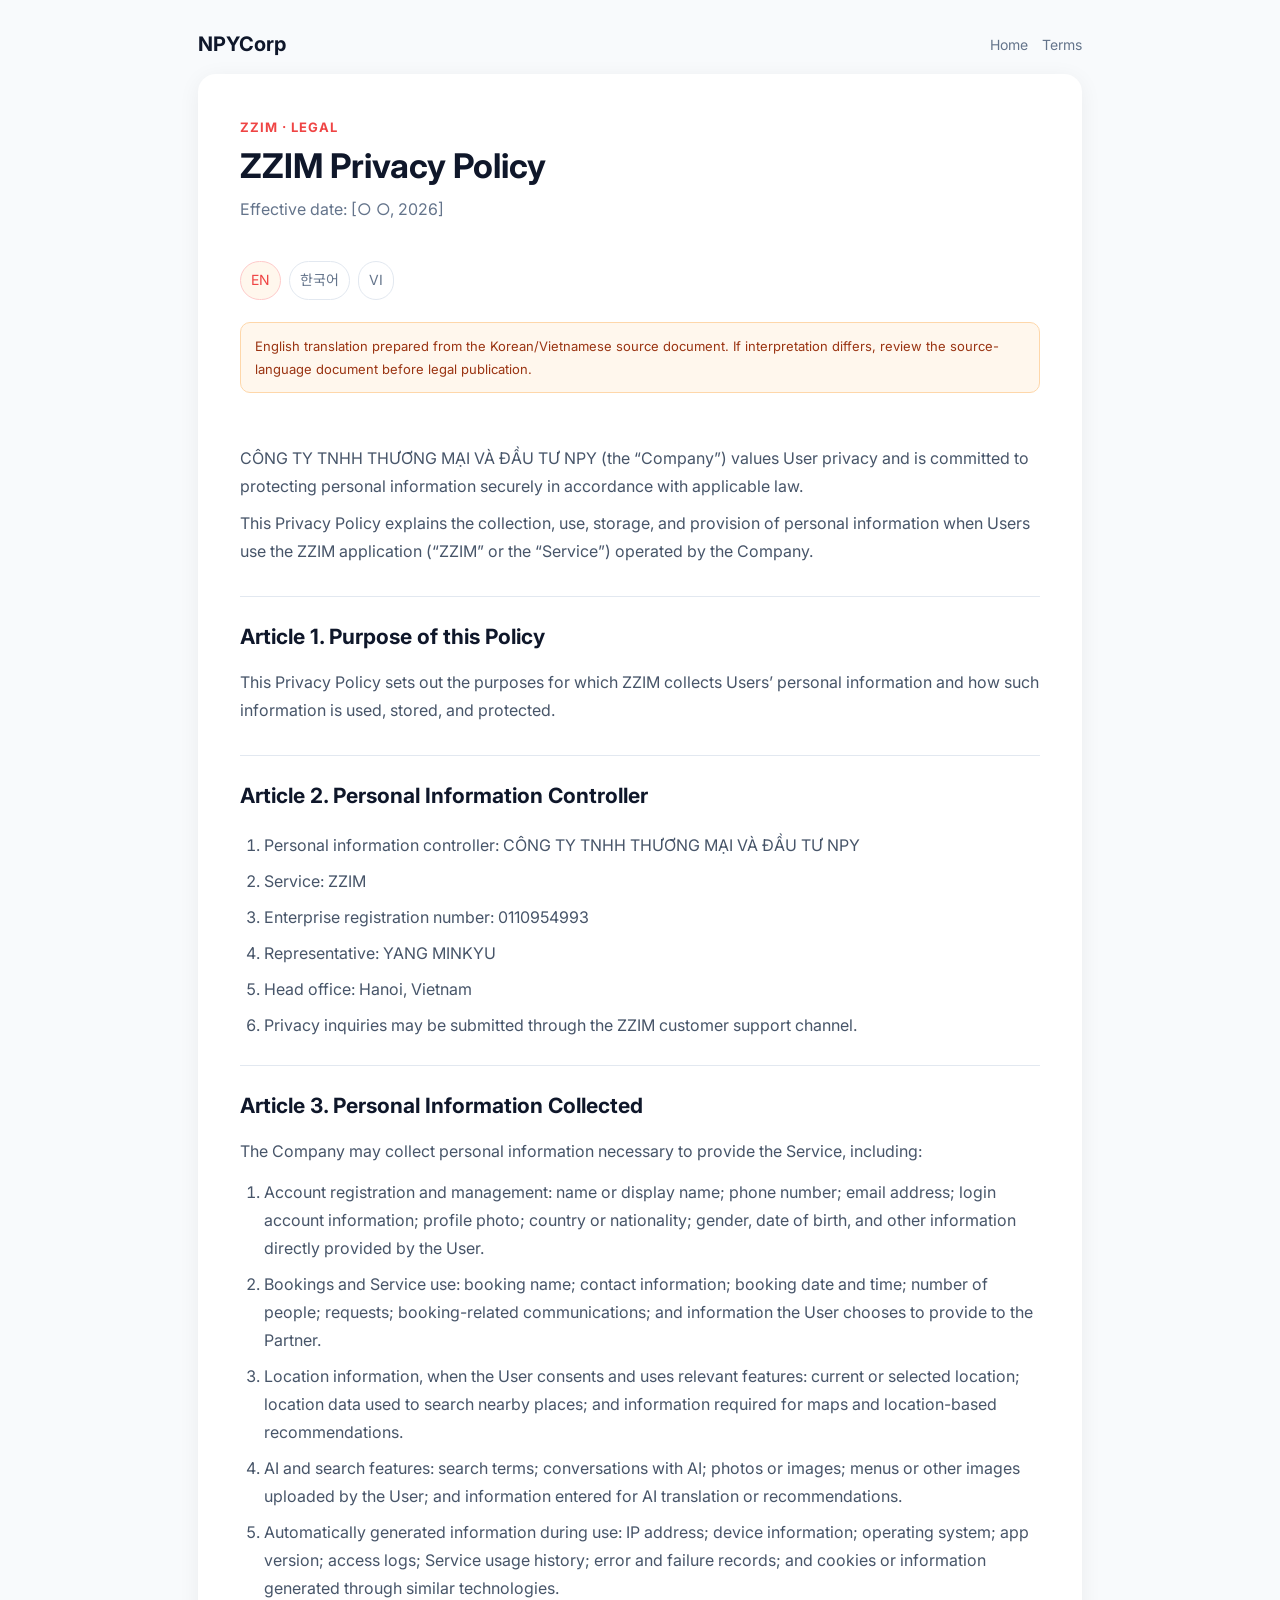
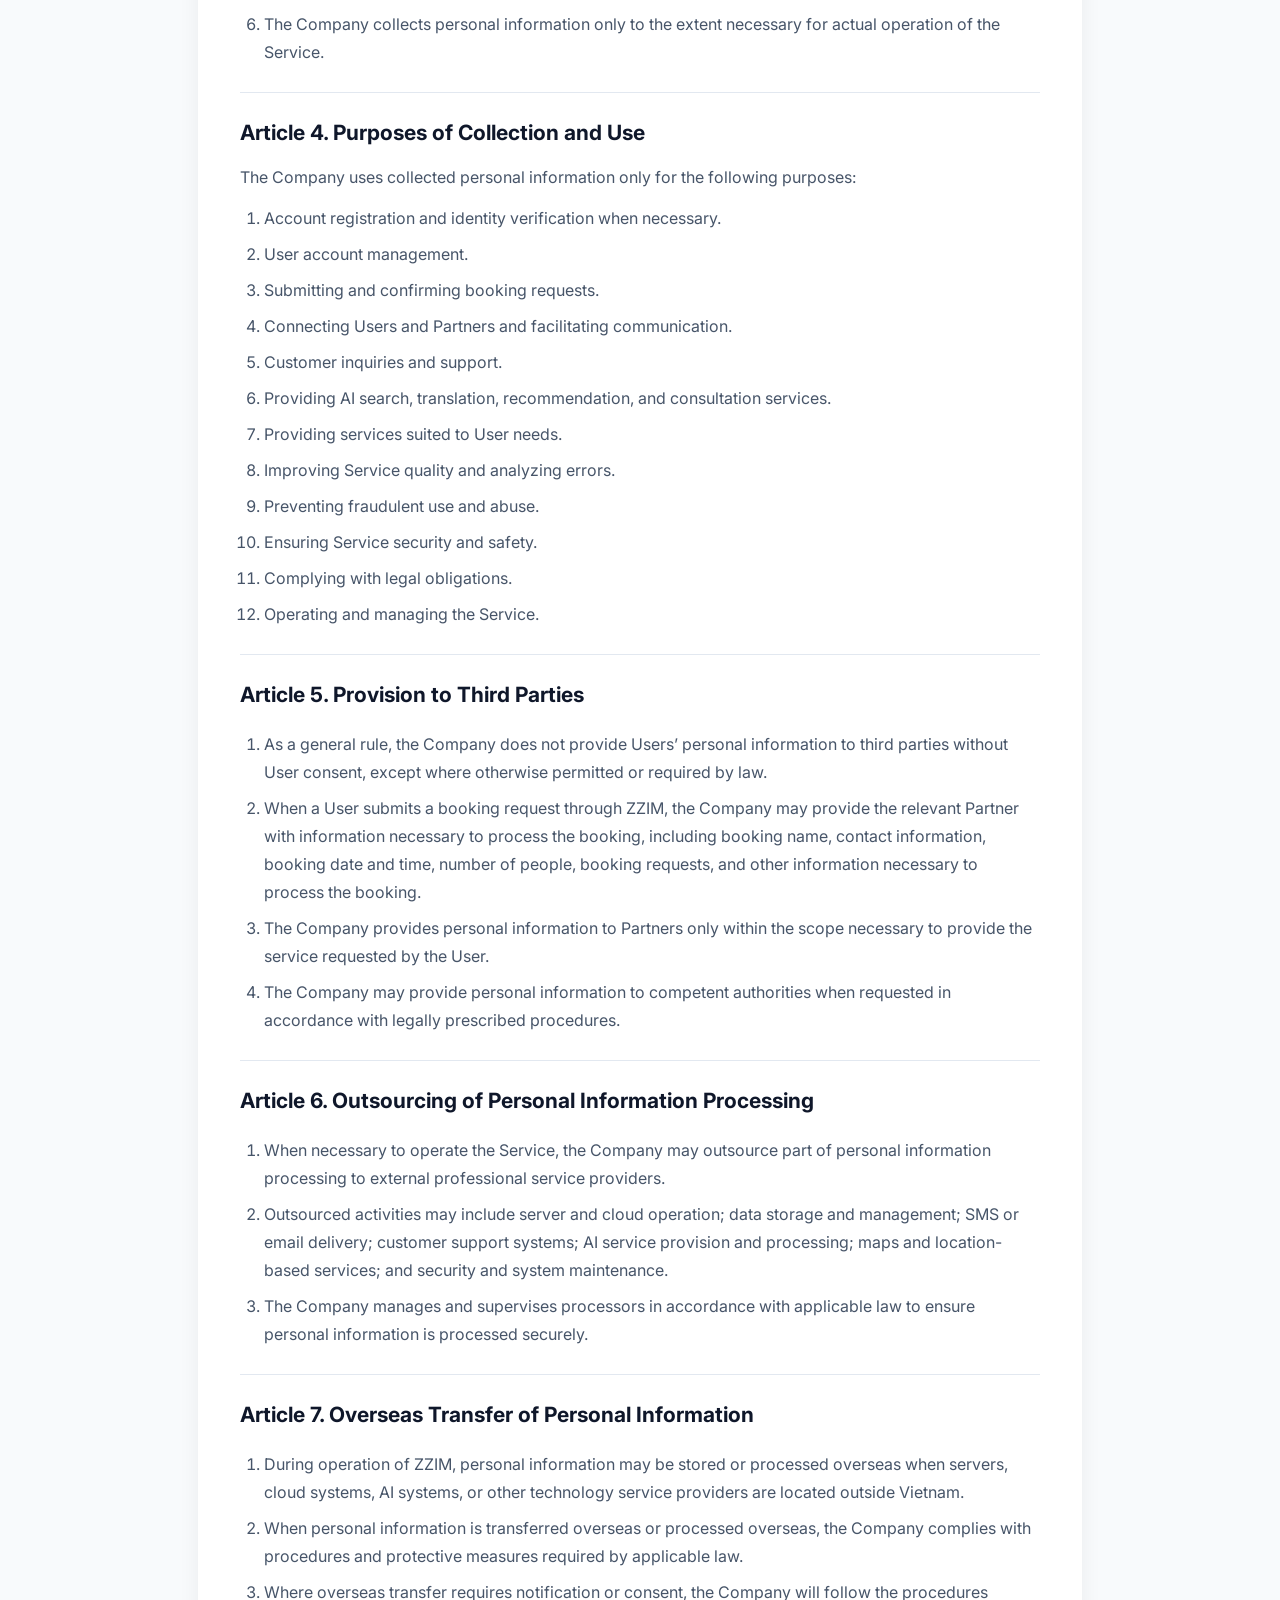
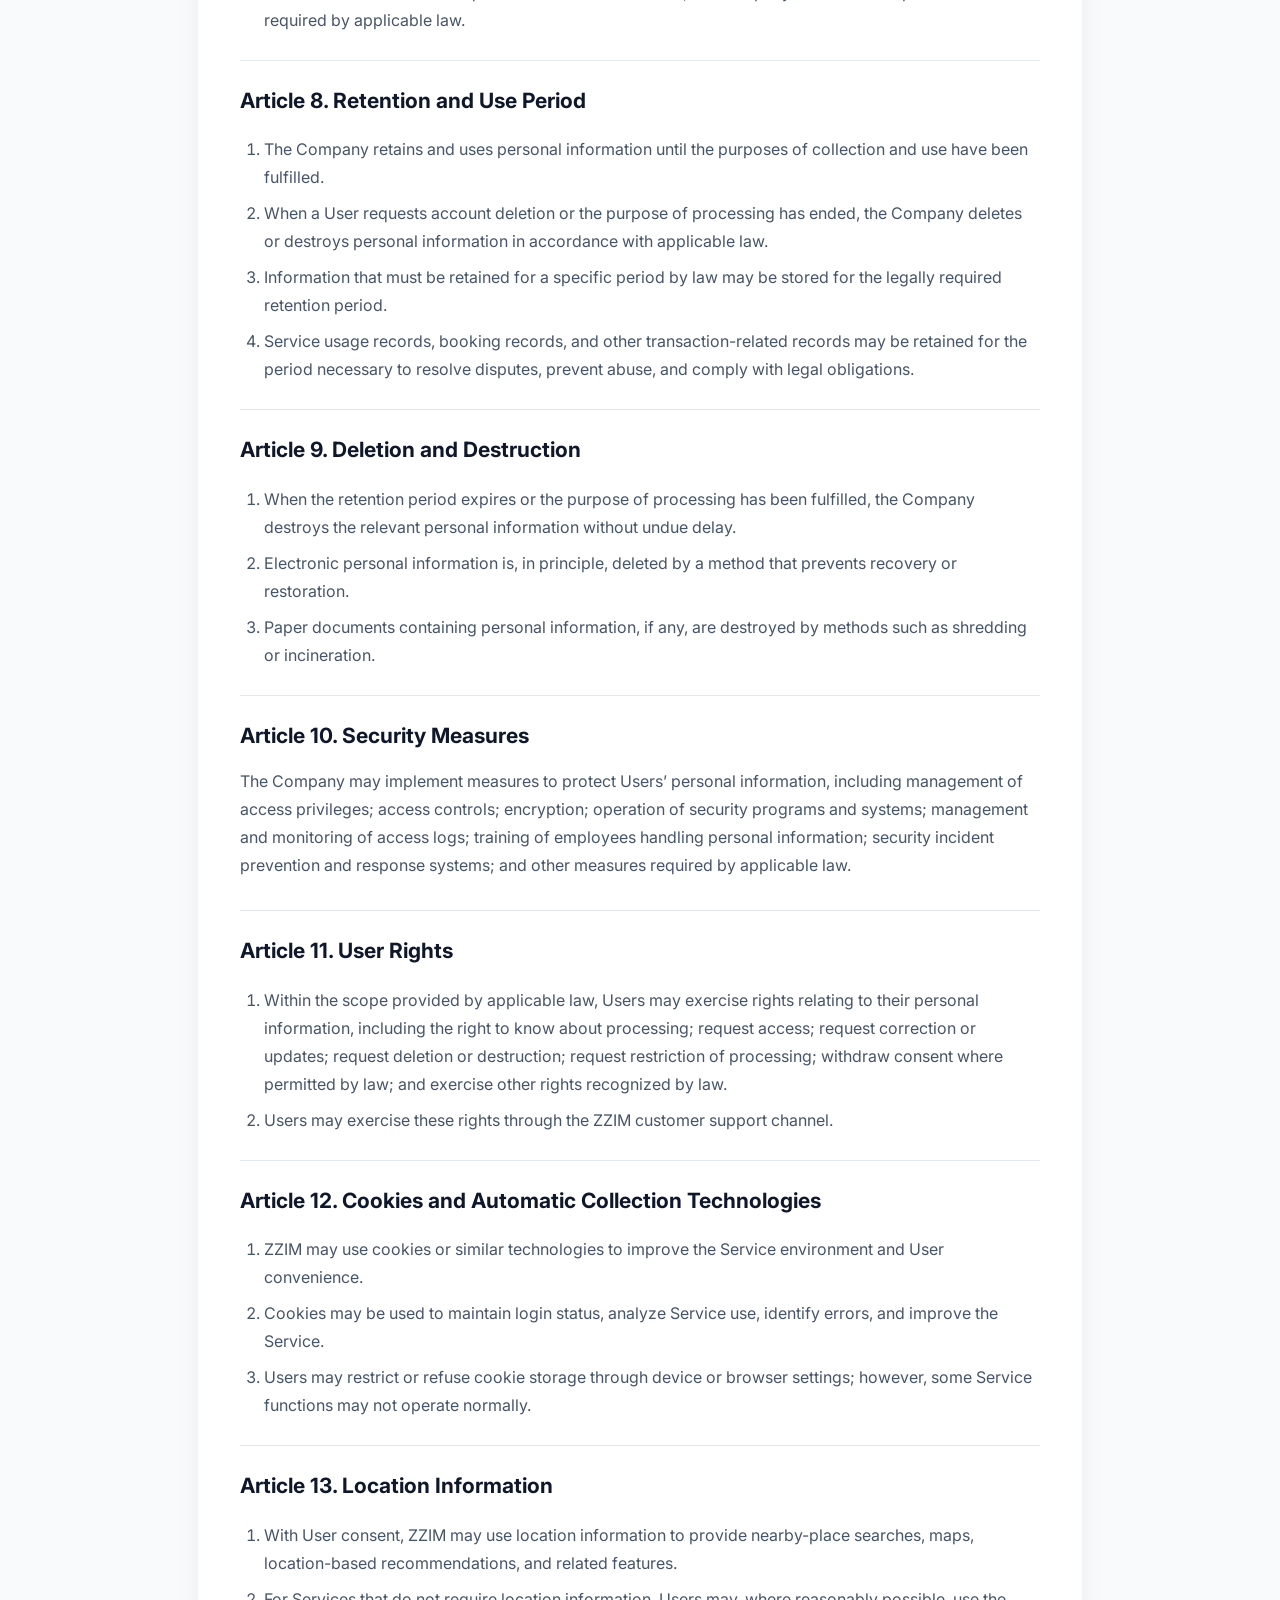
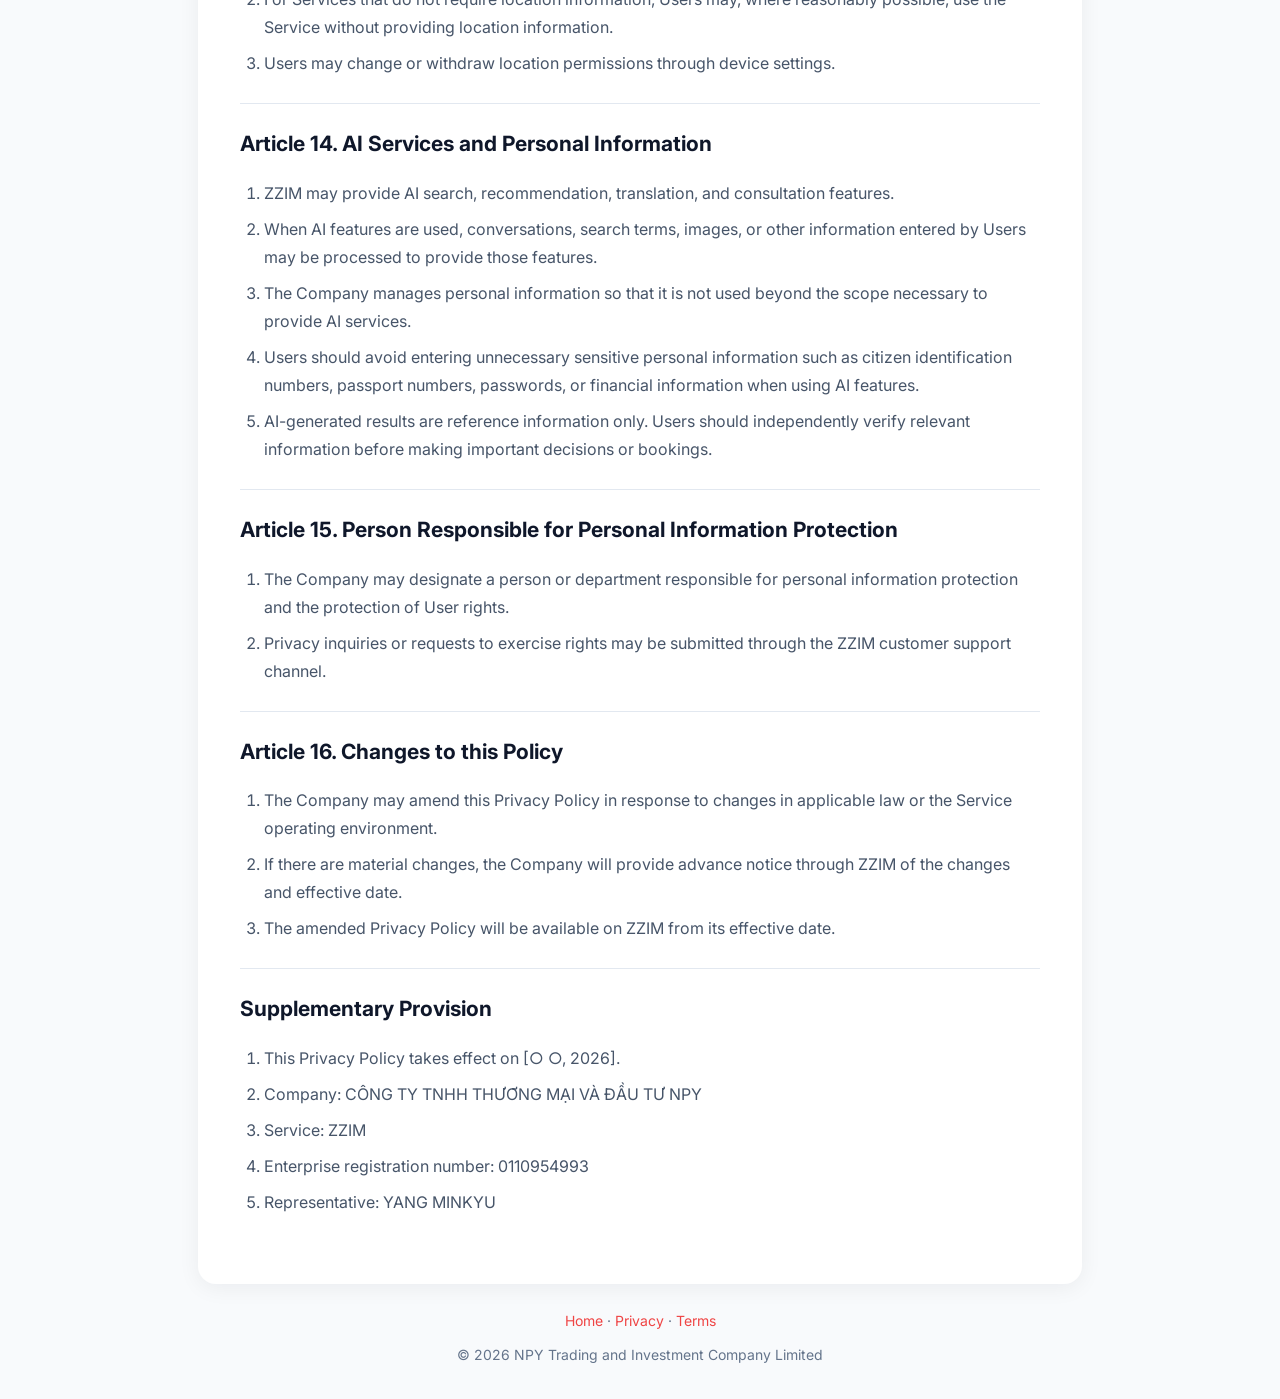
==== en/privacy-policy/index.html @ dea96676 "✨ feat(legal): localize privacy and terms pages   🌐 Add English, Korean, and Vietnamese legal conten" ====
<!doctype html><html lang="en"><head><meta charset="utf-8"><meta name="viewport" content="width=device-width,initial-scale=1"><title>ZZIM Privacy Policy - NPYCorp</title><meta name="robots" content="index,follow"><link rel="preconnect" href="https://fonts.googleapis.com"><link rel="preconnect" href="https://fonts.gstatic.com" crossorigin><link href="https://fonts.googleapis.com/css2?family=Inter:wght@400;600;700&family=Noto+Sans+KR:wght@400;600;700&display=swap" rel="stylesheet"><link rel="stylesheet" href="/legal.css"></head><body><main class="container"><header class="topbar"><a class="brand" href="/">NPYCorp</a><nav class="toplinks"><a href="/">Home</a><a href="/en/terms-of-service">Terms</a></nav></header><article class="card"><div class="eyebrow">ZZIM · Legal</div><h1>ZZIM Privacy Policy</h1><p class="effective">Effective date: [○ ○, 2026]</p><nav class="lang" aria-label="Language"><a class="active" href="/en/privacy-policy" hreflang="en">EN</a><a href="/ko/privacy-policy" hreflang="ko">한국어</a><a href="/vi/privacy-policy" hreflang="vi">VI</a></nav><div class="source-note">English translation prepared from the Korean/Vietnamese source document. If interpretation differs, review the source-language document before legal publication.</div><section class="article"><p>CÔNG TY TNHH THƯƠNG MẠI VÀ ĐẦU TƯ NPY (the “Company”) values User privacy and is committed to protecting personal information securely in accordance with applicable law.</p><p>This Privacy Policy explains the collection, use, storage, and provision of personal information when Users use the ZZIM application (“ZZIM” or the “Service”) operated by the Company.</p></section><section class="article"><h2>Article 1. Purpose of this Policy</h2><p>This Privacy Policy sets out the purposes for which ZZIM collects Users’ personal information and how such information is used, stored, and protected.</p></section><section class="article"><h2>Article 2. Personal Information Controller</h2><ol><li>Personal information controller: CÔNG TY TNHH THƯƠNG MẠI VÀ ĐẦU TƯ NPY</li><li>Service: ZZIM</li><li>Enterprise registration number: 0110954993</li><li>Representative: YANG MINKYU</li><li>Head office: Hanoi, Vietnam</li><li>Privacy inquiries may be submitted through the ZZIM customer support channel.</li></ol></section><section class="article"><h2>Article 3. Personal Information Collected</h2><p>The Company may collect personal information necessary to provide the Service, including:</p><ol><li>Account registration and management: name or display name; phone number; email address; login account information; profile photo; country or nationality; gender, date of birth, and other information directly provided by the User.</li><li>Bookings and Service use: booking name; contact information; booking date and time; number of people; requests; booking-related communications; and information the User chooses to provide to the Partner.</li><li>Location information, when the User consents and uses relevant features: current or selected location; location data used to search nearby places; and information required for maps and location-based recommendations.</li><li>AI and search features: search terms; conversations with AI; photos or images; menus or other images uploaded by the User; and information entered for AI translation or recommendations.</li><li>Automatically generated information during use: IP address; device information; operating system; app version; access logs; Service usage history; error and failure records; and cookies or information generated through similar technologies.</li><li>The Company collects personal information only to the extent necessary for actual operation of the Service.</li></ol></section><section class="article"><h2>Article 4. Purposes of Collection and Use</h2><p>The Company uses collected personal information only for the following purposes:</p><ol><li>Account registration and identity verification when necessary.</li><li>User account management.</li><li>Submitting and confirming booking requests.</li><li>Connecting Users and Partners and facilitating communication.</li><li>Customer inquiries and support.</li><li>Providing AI search, translation, recommendation, and consultation services.</li><li>Providing services suited to User needs.</li><li>Improving Service quality and analyzing errors.</li><li>Preventing fraudulent use and abuse.</li><li>Ensuring Service security and safety.</li><li>Complying with legal obligations.</li><li>Operating and managing the Service.</li></ol></section><section class="article"><h2>Article 5. Provision to Third Parties</h2><ol><li>As a general rule, the Company does not provide Users’ personal information to third parties without User consent, except where otherwise permitted or required by law.</li><li>When a User submits a booking request through ZZIM, the Company may provide the relevant Partner with information necessary to process the booking, including booking name, contact information, booking date and time, number of people, booking requests, and other information necessary to process the booking.</li><li>The Company provides personal information to Partners only within the scope necessary to provide the service requested by the User.</li><li>The Company may provide personal information to competent authorities when requested in accordance with legally prescribed procedures.</li></ol></section><section class="article"><h2>Article 6. Outsourcing of Personal Information Processing</h2><ol><li>When necessary to operate the Service, the Company may outsource part of personal information processing to external professional service providers.</li><li>Outsourced activities may include server and cloud operation; data storage and management; SMS or email delivery; customer support systems; AI service provision and processing; maps and location-based services; and security and system maintenance.</li><li>The Company manages and supervises processors in accordance with applicable law to ensure personal information is processed securely.</li></ol></section><section class="article"><h2>Article 7. Overseas Transfer of Personal Information</h2><ol><li>During operation of ZZIM, personal information may be stored or processed overseas when servers, cloud systems, AI systems, or other technology service providers are located outside Vietnam.</li><li>When personal information is transferred overseas or processed overseas, the Company complies with procedures and protective measures required by applicable law.</li><li>Where overseas transfer requires notification or consent, the Company will follow the procedures required by applicable law.</li></ol></section><section class="article"><h2>Article 8. Retention and Use Period</h2><ol><li>The Company retains and uses personal information until the purposes of collection and use have been fulfilled.</li><li>When a User requests account deletion or the purpose of processing has ended, the Company deletes or destroys personal information in accordance with applicable law.</li><li>Information that must be retained for a specific period by law may be stored for the legally required retention period.</li><li>Service usage records, booking records, and other transaction-related records may be retained for the period necessary to resolve disputes, prevent abuse, and comply with legal obligations.</li></ol></section><section class="article"><h2>Article 9. Deletion and Destruction</h2><ol><li>When the retention period expires or the purpose of processing has been fulfilled, the Company destroys the relevant personal information without undue delay.</li><li>Electronic personal information is, in principle, deleted by a method that prevents recovery or restoration.</li><li>Paper documents containing personal information, if any, are destroyed by methods such as shredding or incineration.</li></ol></section><section class="article"><h2>Article 10. Security Measures</h2><p>The Company may implement measures to protect Users’ personal information, including management of access privileges; access controls; encryption; operation of security programs and systems; management and monitoring of access logs; training of employees handling personal information; security incident prevention and response systems; and other measures required by applicable law.</p></section><section class="article"><h2>Article 11. User Rights</h2><ol><li>Within the scope provided by applicable law, Users may exercise rights relating to their personal information, including the right to know about processing; request access; request correction or updates; request deletion or destruction; request restriction of processing; withdraw consent where permitted by law; and exercise other rights recognized by law.</li><li>Users may exercise these rights through the ZZIM customer support channel.</li></ol></section><section class="article"><h2>Article 12. Cookies and Automatic Collection Technologies</h2><ol><li>ZZIM may use cookies or similar technologies to improve the Service environment and User convenience.</li><li>Cookies may be used to maintain login status, analyze Service use, identify errors, and improve the Service.</li><li>Users may restrict or refuse cookie storage through device or browser settings; however, some Service functions may not operate normally.</li></ol></section><section class="article"><h2>Article 13. Location Information</h2><ol><li>With User consent, ZZIM may use location information to provide nearby-place searches, maps, location-based recommendations, and related features.</li><li>For Services that do not require location information, Users may, where reasonably possible, use the Service without providing location information.</li><li>Users may change or withdraw location permissions through device settings.</li></ol></section><section class="article"><h2>Article 14. AI Services and Personal Information</h2><ol><li>ZZIM may provide AI search, recommendation, translation, and consultation features.</li><li>When AI features are used, conversations, search terms, images, or other information entered by Users may be processed to provide those features.</li><li>The Company manages personal information so that it is not used beyond the scope necessary to provide AI services.</li><li>Users should avoid entering unnecessary sensitive personal information such as citizen identification numbers, passport numbers, passwords, or financial information when using AI features.</li><li>AI-generated results are reference information only. Users should independently verify relevant information before making important decisions or bookings.</li></ol></section><section class="article"><h2>Article 15. Person Responsible for Personal Information Protection</h2><ol><li>The Company may designate a person or department responsible for personal information protection and the protection of User rights.</li><li>Privacy inquiries or requests to exercise rights may be submitted through the ZZIM customer support channel.</li></ol></section><section class="article"><h2>Article 16. Changes to this Policy</h2><ol><li>The Company may amend this Privacy Policy in response to changes in applicable law or the Service operating environment.</li><li>If there are material changes, the Company will provide advance notice through ZZIM of the changes and effective date.</li><li>The amended Privacy Policy will be available on ZZIM from its effective date.</li></ol></section><section class="article"><h2>Supplementary Provision</h2><ol><li>This Privacy Policy takes effect on [○ ○, 2026].</li><li>Company: CÔNG TY TNHH THƯƠNG MẠI VÀ ĐẦU TƯ NPY</li><li>Service: ZZIM</li><li>Enterprise registration number: 0110954993</li><li>Representative: YANG MINKYU</li></ol></section></article><footer><a href="/">Home</a> · <a href="/en/privacy-policy">Privacy</a> · <a href="/en/terms-of-service">Terms</a><br><br>© 2026 NPY Trading and Investment Company Limited</footer></main></body></html>
---- legal.css ----
*{box-sizing:border-box}body{margin:0;font-family:Inter,"Noto Sans KR","Noto Sans",Arial,sans-serif;background:#f8fafc;color:#0f172a}.container{max-width:920px;margin:auto;padding:18px}.topbar{display:flex;justify-content:space-between;align-items:center;gap:16px;padding:14px 0 18px}.brand{font-weight:700;font-size:20px;color:#0f172a;text-decoration:none}.toplinks{display:flex;align-items:center;gap:14px;flex-wrap:wrap}.toplinks a,.lang a{color:#64748b;text-decoration:none;font-size:14px}.toplinks a:hover,.lang a:hover,.lang a.active{color:#ef4444}.card{background:white;padding:42px;border-radius:18px;box-shadow:0 4px 22px rgba(15,23,42,.06);line-height:1.75}.eyebrow{font-size:13px;color:#ef4444;font-weight:700;letter-spacing:.08em;text-transform:uppercase}.card h1{font-size:34px;line-height:1.25;margin:6px 0 8px}.effective{color:#64748b;margin:0 0 28px}.lang{display:flex;gap:8px;align-items:center;padding:10px 0 22px}.lang a{padding:6px 10px;border:1px solid #e2e8f0;border-radius:999px}.lang a.active{border-color:#fecaca;background:#fff7ed}.article{padding:22px 0;border-top:1px solid #e2e8f0}.article:first-of-type{border-top:0}.article h2{font-size:21px;margin:0 0 12px}.article p{margin:9px 0;color:#475569}.article ol{margin:8px 0 0;padding-left:24px;color:#475569}.article li{padding:4px 0}.source-note{padding:12px 14px;background:#fff7ed;border:1px solid #fed7aa;border-radius:10px;color:#9a3412;font-size:13px;margin:0 0 20px}footer{text-align:center;padding:28px 10px 18px;color:#64748b;font-size:14px}footer a{color:#ef4444;text-decoration:none}@media(max-width:640px){.container{padding:12px}.topbar{align-items:flex-start}.toplinks{justify-content:flex-end}.card{padding:24px 20px;border-radius:14px}.card h1{font-size:27px}.article h2{font-size:19px}}
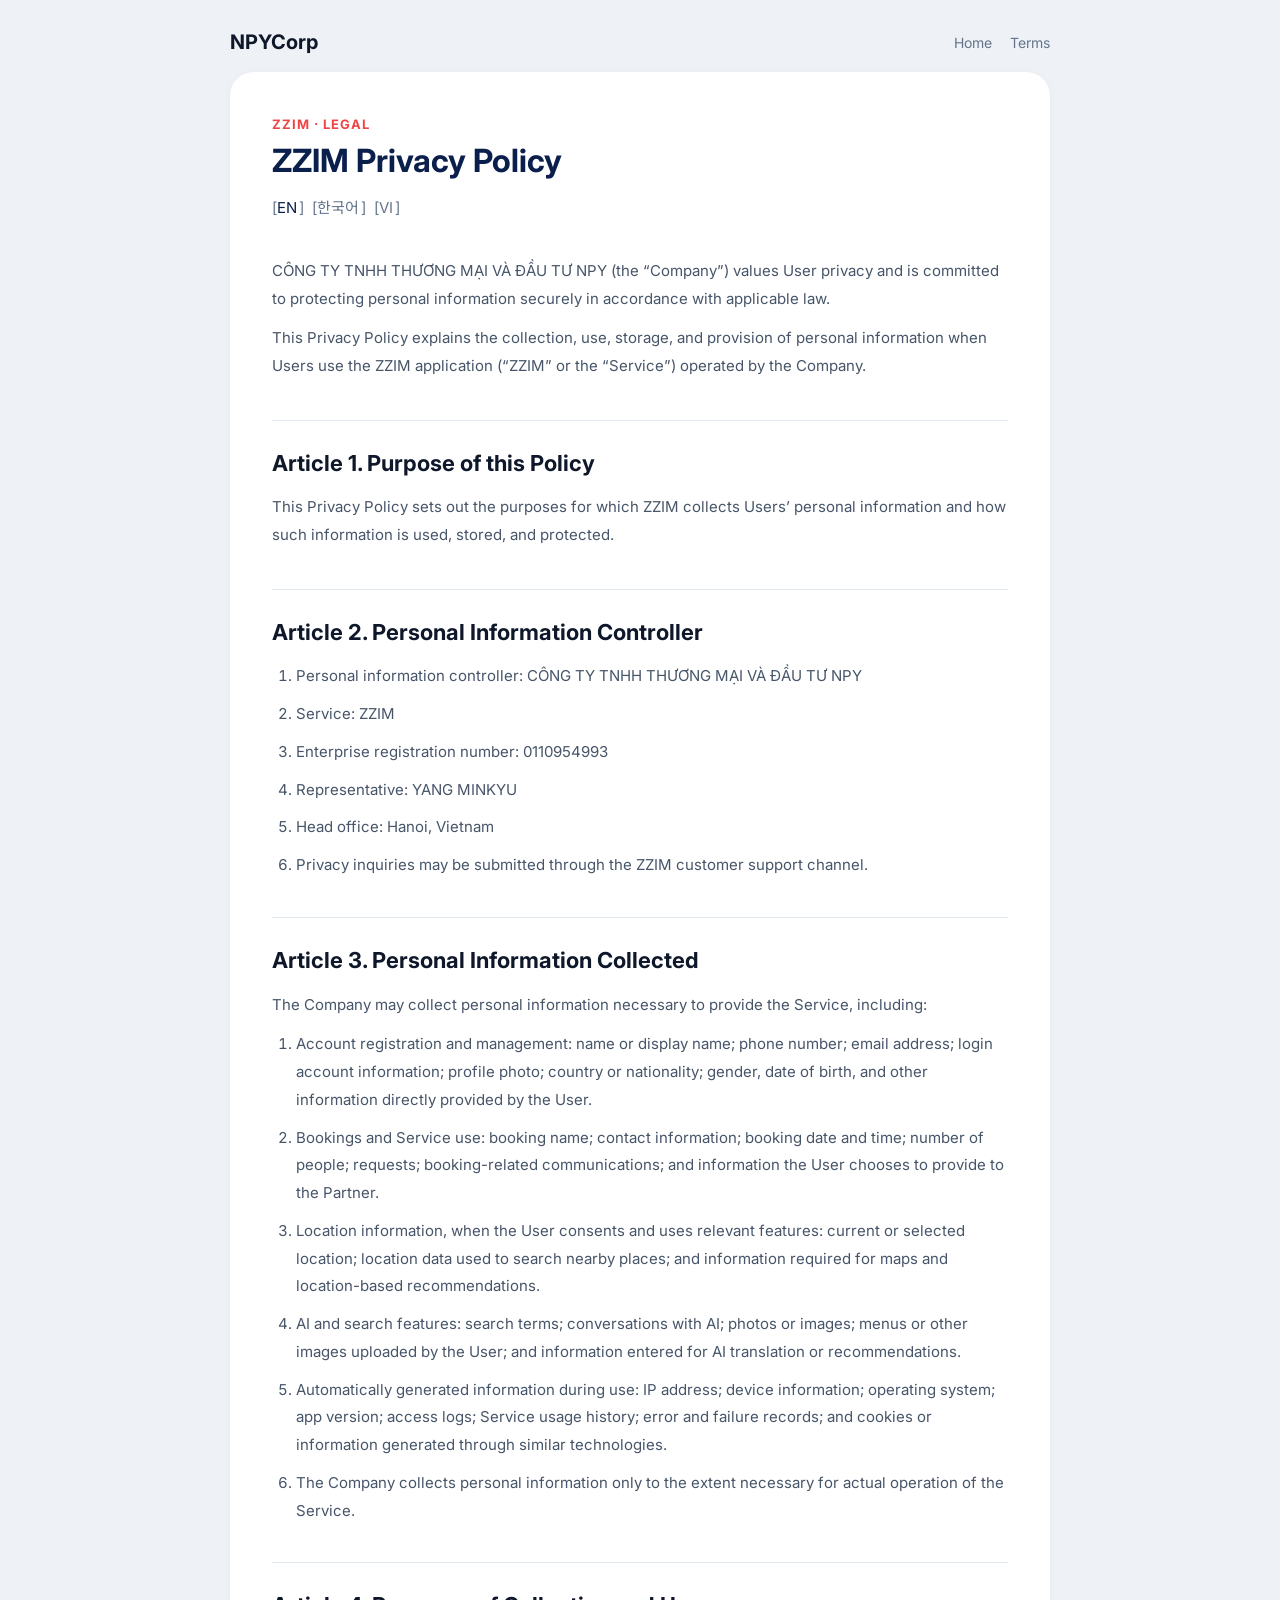
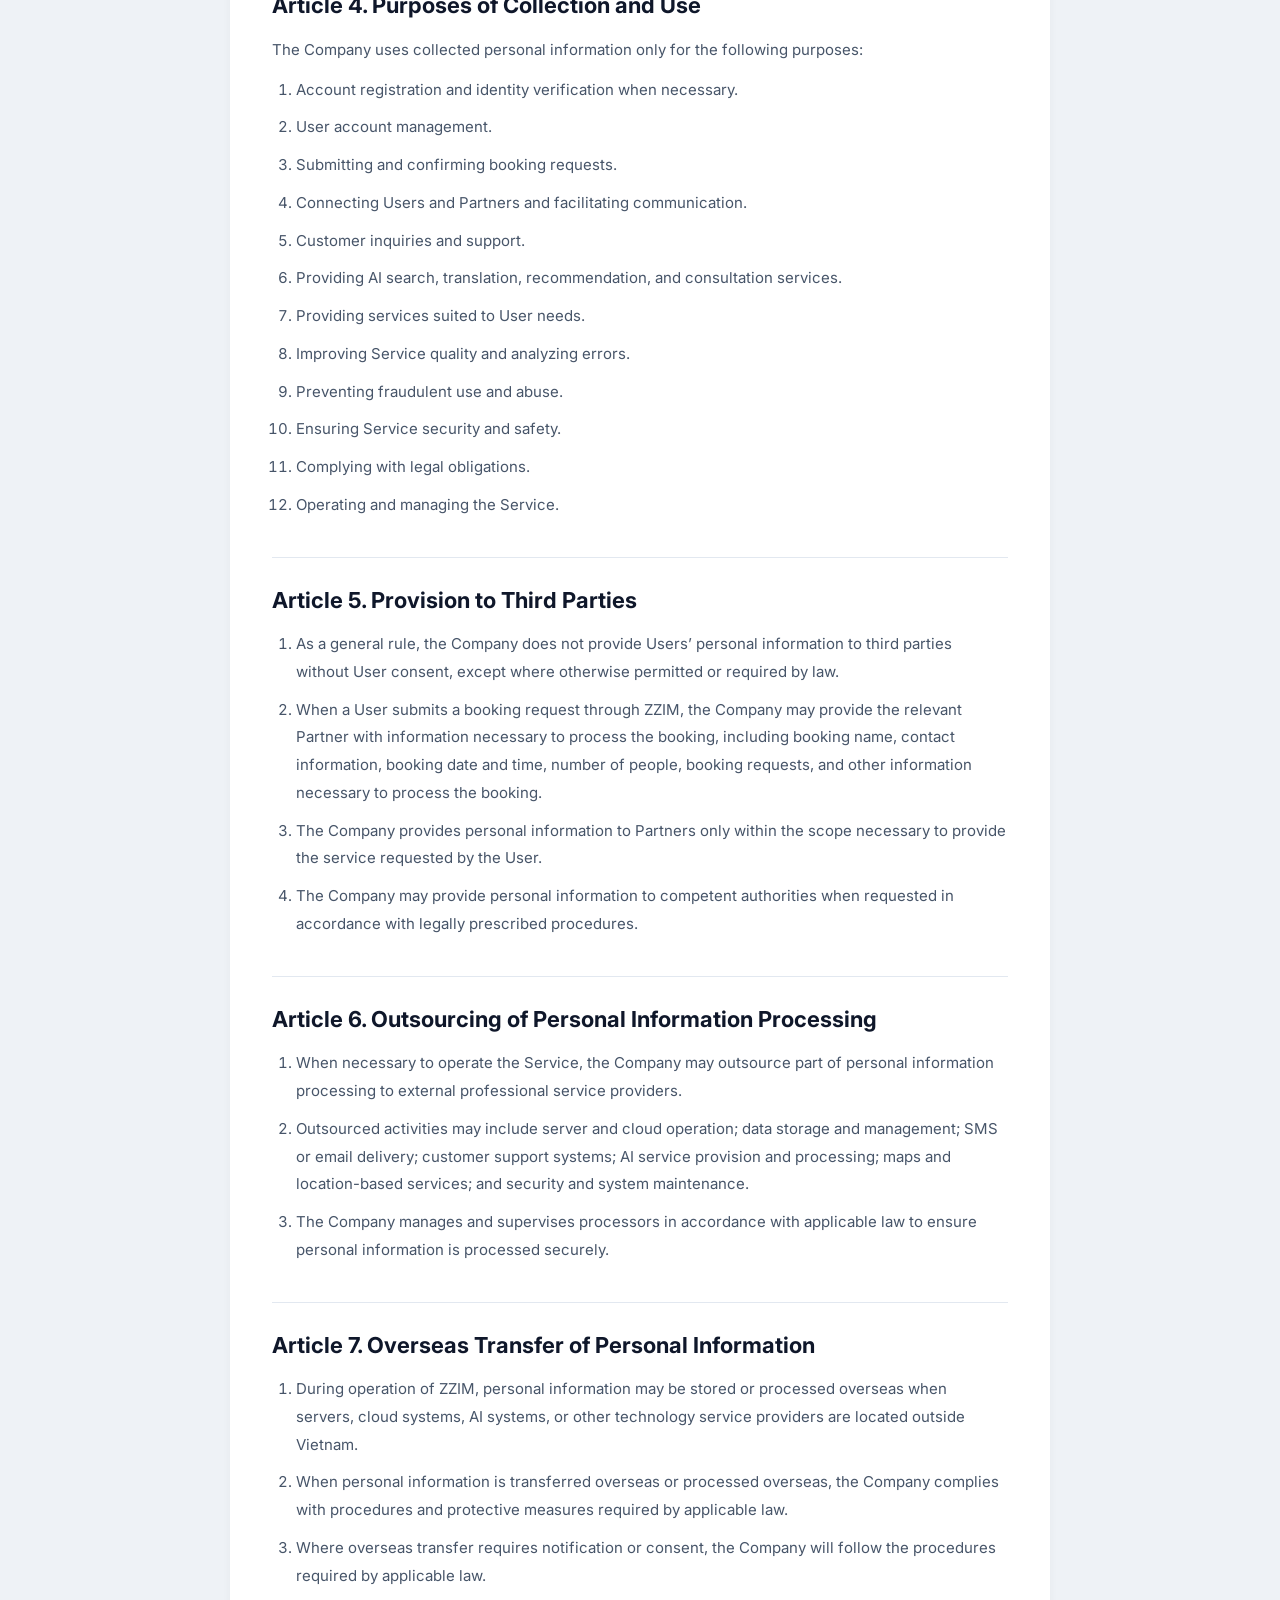
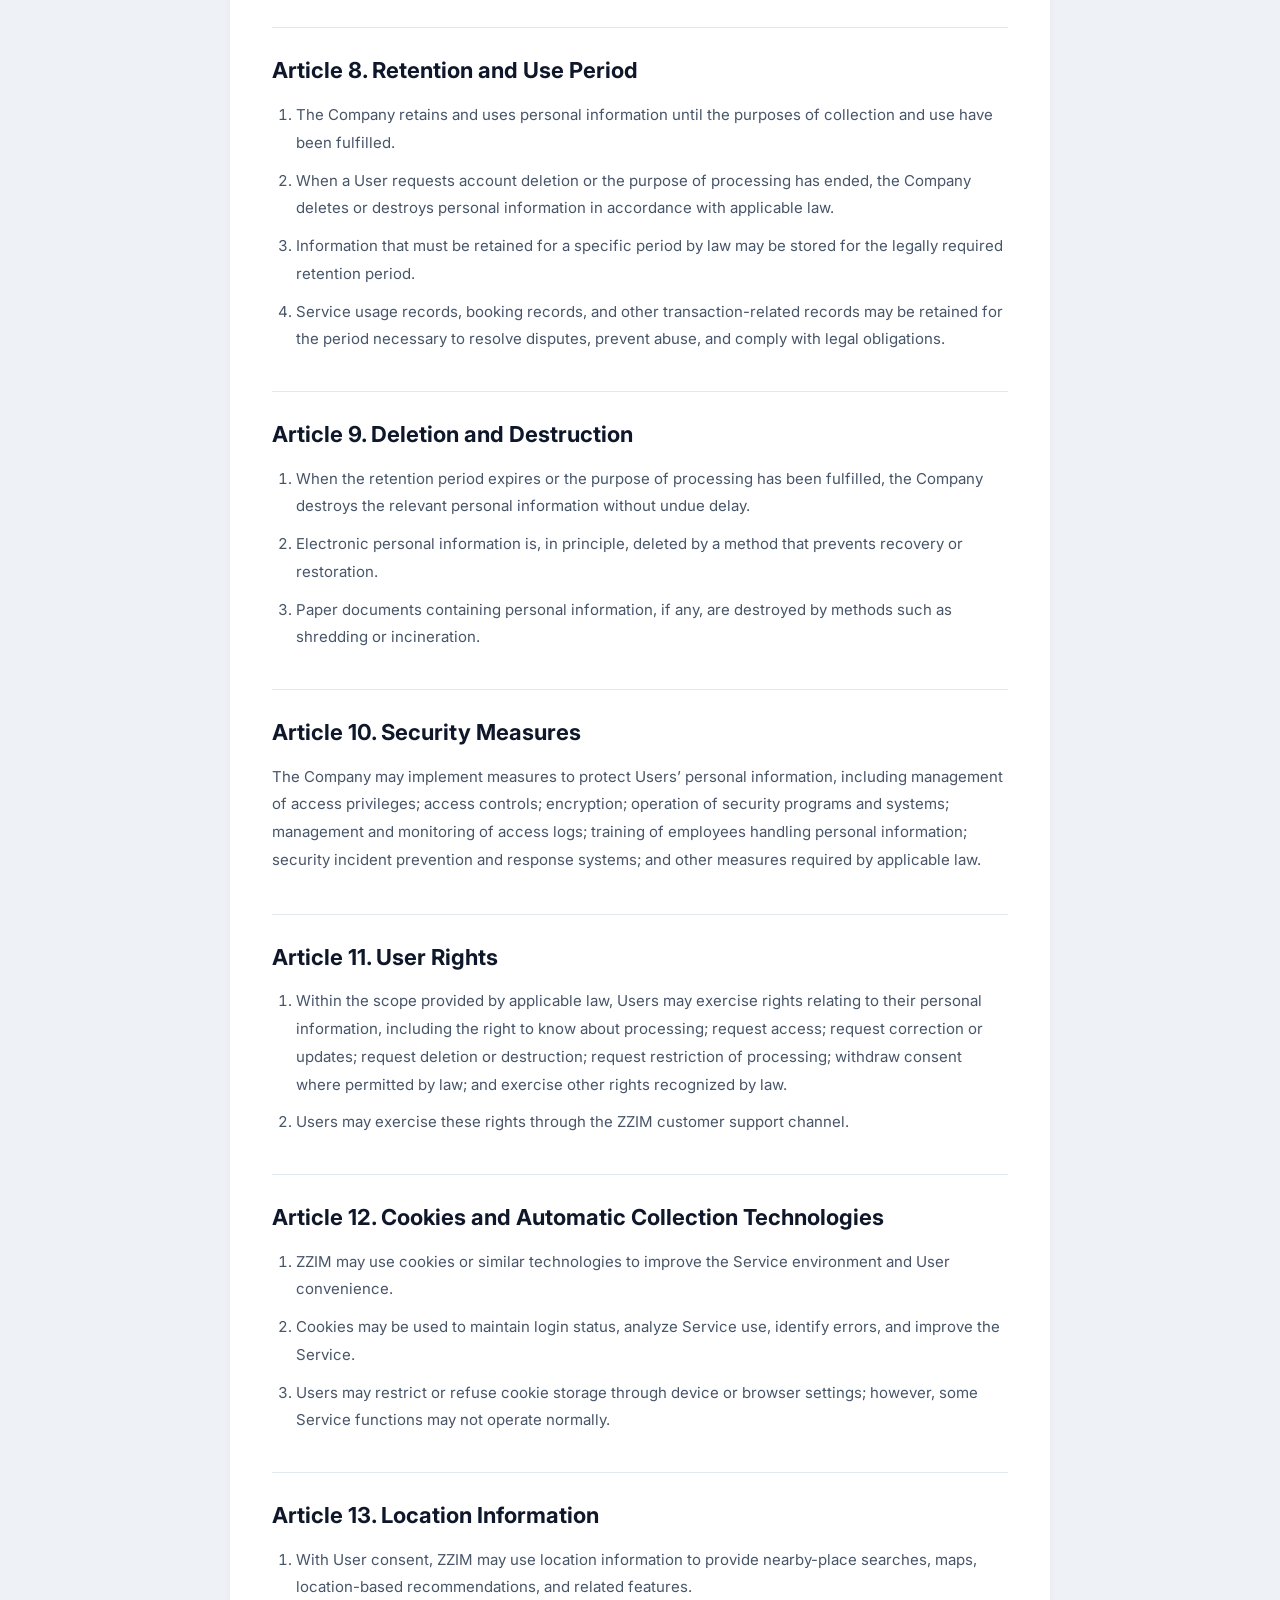
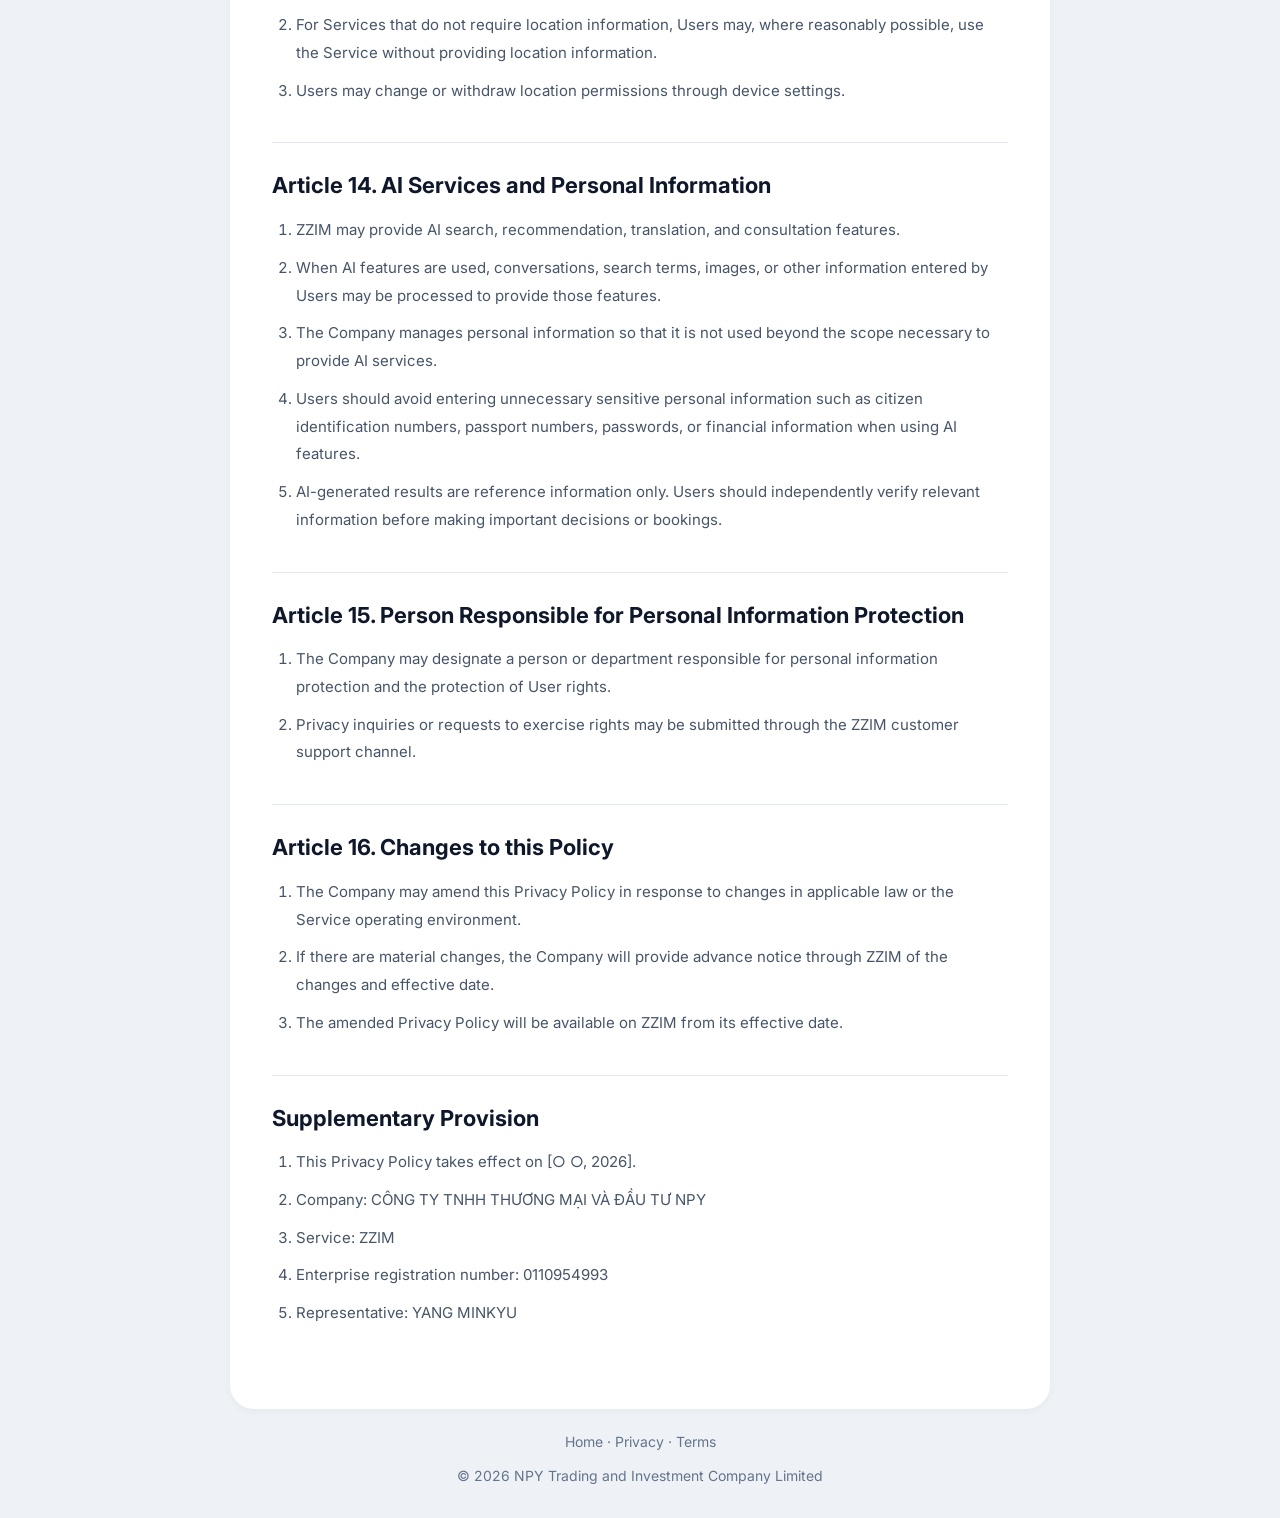
==== commit 1c2792d9: "🎨 style(legal): refresh multilingual policy page design   🎨 Rework legal.css layout, typography, and" ====
--- a/en/privacy-policy/index.html
+++ b/en/privacy-policy/index.html
@@ -1 +1 @@
-<!doctype html><html lang="en"><head><meta charset="utf-8"><meta name="viewport" content="width=device-width,initial-scale=1"><title>ZZIM Privacy Policy - NPYCorp</title><meta name="robots" content="index,follow"><link rel="preconnect" href="https://fonts.googleapis.com"><link rel="preconnect" href="https://fonts.gstatic.com" crossorigin><link href="https://fonts.googleapis.com/css2?family=Inter:wght@400;600;700&family=Noto+Sans+KR:wght@400;600;700&display=swap" rel="stylesheet"><link rel="stylesheet" href="/legal.css"></head><body><main class="container"><header class="topbar"><a class="brand" href="/">NPYCorp</a><nav class="toplinks"><a href="/">Home</a><a href="/en/terms-of-service">Terms</a></nav></header><article class="card"><div class="eyebrow">ZZIM · Legal</div><h1>ZZIM Privacy Policy</h1><p class="effective">Effective date: [○ ○, 2026]</p><nav class="lang" aria-label="Language"><a class="active" href="/en/privacy-policy" hreflang="en">EN</a><a href="/ko/privacy-policy" hreflang="ko">한국어</a><a href="/vi/privacy-policy" hreflang="vi">VI</a></nav><div class="source-note">English translation prepared from the Korean/Vietnamese source document. If interpretation differs, review the source-language document before legal publication.</div><section class="article"><p>CÔNG TY TNHH THƯƠNG MẠI VÀ ĐẦU TƯ NPY (the “Company”) values User privacy and is committed to protecting personal information securely in accordance with applicable law.</p><p>This Privacy Policy explains the collection, use, storage, and provision of personal information when Users use the ZZIM application (“ZZIM” or the “Service”) operated by the Company.</p></section><section class="article"><h2>Article 1. Purpose of this Policy</h2><p>This Privacy Policy sets out the purposes for which ZZIM collects Users’ personal information and how such information is used, stored, and protected.</p></section><section class="article"><h2>Article 2. Personal Information Controller</h2><ol><li>Personal information controller: CÔNG TY TNHH THƯƠNG MẠI VÀ ĐẦU TƯ NPY</li><li>Service: ZZIM</li><li>Enterprise registration number: 0110954993</li><li>Representative: YANG MINKYU</li><li>Head office: Hanoi, Vietnam</li><li>Privacy inquiries may be submitted through the ZZIM customer support channel.</li></ol></section><section class="article"><h2>Article 3. Personal Information Collected</h2><p>The Company may collect personal information necessary to provide the Service, including:</p><ol><li>Account registration and management: name or display name; phone number; email address; login account information; profile photo; country or nationality; gender, date of birth, and other information directly provided by the User.</li><li>Bookings and Service use: booking name; contact information; booking date and time; number of people; requests; booking-related communications; and information the User chooses to provide to the Partner.</li><li>Location information, when the User consents and uses relevant features: current or selected location; location data used to search nearby places; and information required for maps and location-based recommendations.</li><li>AI and search features: search terms; conversations with AI; photos or images; menus or other images uploaded by the User; and information entered for AI translation or recommendations.</li><li>Automatically generated information during use: IP address; device information; operating system; app version; access logs; Service usage history; error and failure records; and cookies or information generated through similar technologies.</li><li>The Company collects personal information only to the extent necessary for actual operation of the Service.</li></ol></section><section class="article"><h2>Article 4. Purposes of Collection and Use</h2><p>The Company uses collected personal information only for the following purposes:</p><ol><li>Account registration and identity verification when necessary.</li><li>User account management.</li><li>Submitting and confirming booking requests.</li><li>Connecting Users and Partners and facilitating communication.</li><li>Customer inquiries and support.</li><li>Providing AI search, translation, recommendation, and consultation services.</li><li>Providing services suited to User needs.</li><li>Improving Service quality and analyzing errors.</li><li>Preventing fraudulent use and abuse.</li><li>Ensuring Service security and safety.</li><li>Complying with legal obligations.</li><li>Operating and managing the Service.</li></ol></section><section class="article"><h2>Article 5. Provision to Third Parties</h2><ol><li>As a general rule, the Company does not provide Users’ personal information to third parties without User consent, except where otherwise permitted or required by law.</li><li>When a User submits a booking request through ZZIM, the Company may provide the relevant Partner with information necessary to process the booking, including booking name, contact information, booking date and time, number of people, booking requests, and other information necessary to process the booking.</li><li>The Company provides personal information to Partners only within the scope necessary to provide the service requested by the User.</li><li>The Company may provide personal information to competent authorities when requested in accordance with legally prescribed procedures.</li></ol></section><section class="article"><h2>Article 6. Outsourcing of Personal Information Processing</h2><ol><li>When necessary to operate the Service, the Company may outsource part of personal information processing to external professional service providers.</li><li>Outsourced activities may include server and cloud operation; data storage and management; SMS or email delivery; customer support systems; AI service provision and processing; maps and location-based services; and security and system maintenance.</li><li>The Company manages and supervises processors in accordance with applicable law to ensure personal information is processed securely.</li></ol></section><section class="article"><h2>Article 7. Overseas Transfer of Personal Information</h2><ol><li>During operation of ZZIM, personal information may be stored or processed overseas when servers, cloud systems, AI systems, or other technology service providers are located outside Vietnam.</li><li>When personal information is transferred overseas or processed overseas, the Company complies with procedures and protective measures required by applicable law.</li><li>Where overseas transfer requires notification or consent, the Company will follow the procedures required by applicable law.</li></ol></section><section class="article"><h2>Article 8. Retention and Use Period</h2><ol><li>The Company retains and uses personal information until the purposes of collection and use have been fulfilled.</li><li>When a User requests account deletion or the purpose of processing has ended, the Company deletes or destroys personal information in accordance with applicable law.</li><li>Information that must be retained for a specific period by law may be stored for the legally required retention period.</li><li>Service usage records, booking records, and other transaction-related records may be retained for the period necessary to resolve disputes, prevent abuse, and comply with legal obligations.</li></ol></section><section class="article"><h2>Article 9. Deletion and Destruction</h2><ol><li>When the retention period expires or the purpose of processing has been fulfilled, the Company destroys the relevant personal information without undue delay.</li><li>Electronic personal information is, in principle, deleted by a method that prevents recovery or restoration.</li><li>Paper documents containing personal information, if any, are destroyed by methods such as shredding or incineration.</li></ol></section><section class="article"><h2>Article 10. Security Measures</h2><p>The Company may implement measures to protect Users’ personal information, including management of access privileges; access controls; encryption; operation of security programs and systems; management and monitoring of access logs; training of employees handling personal information; security incident prevention and response systems; and other measures required by applicable law.</p></section><section class="article"><h2>Article 11. User Rights</h2><ol><li>Within the scope provided by applicable law, Users may exercise rights relating to their personal information, including the right to know about processing; request access; request correction or updates; request deletion or destruction; request restriction of processing; withdraw consent where permitted by law; and exercise other rights recognized by law.</li><li>Users may exercise these rights through the ZZIM customer support channel.</li></ol></section><section class="article"><h2>Article 12. Cookies and Automatic Collection Technologies</h2><ol><li>ZZIM may use cookies or similar technologies to improve the Service environment and User convenience.</li><li>Cookies may be used to maintain login status, analyze Service use, identify errors, and improve the Service.</li><li>Users may restrict or refuse cookie storage through device or browser settings; however, some Service functions may not operate normally.</li></ol></section><section class="article"><h2>Article 13. Location Information</h2><ol><li>With User consent, ZZIM may use location information to provide nearby-place searches, maps, location-based recommendations, and related features.</li><li>For Services that do not require location information, Users may, where reasonably possible, use the Service without providing location information.</li><li>Users may change or withdraw location permissions through device settings.</li></ol></section><section class="article"><h2>Article 14. AI Services and Personal Information</h2><ol><li>ZZIM may provide AI search, recommendation, translation, and consultation features.</li><li>When AI features are used, conversations, search terms, images, or other information entered by Users may be processed to provide those features.</li><li>The Company manages personal information so that it is not used beyond the scope necessary to provide AI services.</li><li>Users should avoid entering unnecessary sensitive personal information such as citizen identification numbers, passport numbers, passwords, or financial information when using AI features.</li><li>AI-generated results are reference information only. Users should independently verify relevant information before making important decisions or bookings.</li></ol></section><section class="article"><h2>Article 15. Person Responsible for Personal Information Protection</h2><ol><li>The Company may designate a person or department responsible for personal information protection and the protection of User rights.</li><li>Privacy inquiries or requests to exercise rights may be submitted through the ZZIM customer support channel.</li></ol></section><section class="article"><h2>Article 16. Changes to this Policy</h2><ol><li>The Company may amend this Privacy Policy in response to changes in applicable law or the Service operating environment.</li><li>If there are material changes, the Company will provide advance notice through ZZIM of the changes and effective date.</li><li>The amended Privacy Policy will be available on ZZIM from its effective date.</li></ol></section><section class="article"><h2>Supplementary Provision</h2><ol><li>This Privacy Policy takes effect on [○ ○, 2026].</li><li>Company: CÔNG TY TNHH THƯƠNG MẠI VÀ ĐẦU TƯ NPY</li><li>Service: ZZIM</li><li>Enterprise registration number: 0110954993</li><li>Representative: YANG MINKYU</li></ol></section></article><footer><a href="/">Home</a> · <a href="/en/privacy-policy">Privacy</a> · <a href="/en/terms-of-service">Terms</a><br><br>© 2026 NPY Trading and Investment Company Limited</footer></main></body></html>+<!doctype html><html lang="en"><head><meta charset="utf-8"><meta name="viewport" content="width=device-width,initial-scale=1"><title>ZZIM Privacy Policy - NPYCorp</title><meta name="robots" content="index,follow"><link rel="preconnect" href="https://fonts.googleapis.com"><link rel="preconnect" href="https://fonts.gstatic.com" crossorigin><link href="https://fonts.googleapis.com/css2?family=Inter:wght@400;600;700&family=Noto+Sans+KR:wght@400;600;700&display=swap" rel="stylesheet"><link rel="stylesheet" href="/legal.css"></head><body><main class="container"><header class="topbar"><a class="brand" href="/">NPYCorp</a><nav class="toplinks"><a href="/">Home</a><a href="/en/terms-of-service">Terms</a></nav></header><article class="card"><div class="eyebrow">ZZIM · Legal</div><h1>ZZIM Privacy Policy</h1><nav class="lang" aria-label="Language"><span class="token">[<a class="active" href="/en/privacy-policy" hreflang="en">EN</a>]</span><span class="token">[<a href="/ko/privacy-policy" hreflang="ko">한국어</a>]</span><span class="token">[<a href="/vi/privacy-policy" hreflang="vi">VI</a>]</span></nav><section class="article"><p>CÔNG TY TNHH THƯƠNG MẠI VÀ ĐẦU TƯ NPY (the “Company”) values User privacy and is committed to protecting personal information securely in accordance with applicable law.</p><p>This Privacy Policy explains the collection, use, storage, and provision of personal information when Users use the ZZIM application (“ZZIM” or the “Service”) operated by the Company.</p></section><section class="article"><h2>Article 1. Purpose of this Policy</h2><p>This Privacy Policy sets out the purposes for which ZZIM collects Users’ personal information and how such information is used, stored, and protected.</p></section><section class="article"><h2>Article 2. Personal Information Controller</h2><ol><li>Personal information controller: CÔNG TY TNHH THƯƠNG MẠI VÀ ĐẦU TƯ NPY</li><li>Service: ZZIM</li><li>Enterprise registration number: 0110954993</li><li>Representative: YANG MINKYU</li><li>Head office: Hanoi, Vietnam</li><li>Privacy inquiries may be submitted through the ZZIM customer support channel.</li></ol></section><section class="article"><h2>Article 3. Personal Information Collected</h2><p>The Company may collect personal information necessary to provide the Service, including:</p><ol><li>Account registration and management: name or display name; phone number; email address; login account information; profile photo; country or nationality; gender, date of birth, and other information directly provided by the User.</li><li>Bookings and Service use: booking name; contact information; booking date and time; number of people; requests; booking-related communications; and information the User chooses to provide to the Partner.</li><li>Location information, when the User consents and uses relevant features: current or selected location; location data used to search nearby places; and information required for maps and location-based recommendations.</li><li>AI and search features: search terms; conversations with AI; photos or images; menus or other images uploaded by the User; and information entered for AI translation or recommendations.</li><li>Automatically generated information during use: IP address; device information; operating system; app version; access logs; Service usage history; error and failure records; and cookies or information generated through similar technologies.</li><li>The Company collects personal information only to the extent necessary for actual operation of the Service.</li></ol></section><section class="article"><h2>Article 4. Purposes of Collection and Use</h2><p>The Company uses collected personal information only for the following purposes:</p><ol><li>Account registration and identity verification when necessary.</li><li>User account management.</li><li>Submitting and confirming booking requests.</li><li>Connecting Users and Partners and facilitating communication.</li><li>Customer inquiries and support.</li><li>Providing AI search, translation, recommendation, and consultation services.</li><li>Providing services suited to User needs.</li><li>Improving Service quality and analyzing errors.</li><li>Preventing fraudulent use and abuse.</li><li>Ensuring Service security and safety.</li><li>Complying with legal obligations.</li><li>Operating and managing the Service.</li></ol></section><section class="article"><h2>Article 5. Provision to Third Parties</h2><ol><li>As a general rule, the Company does not provide Users’ personal information to third parties without User consent, except where otherwise permitted or required by law.</li><li>When a User submits a booking request through ZZIM, the Company may provide the relevant Partner with information necessary to process the booking, including booking name, contact information, booking date and time, number of people, booking requests, and other information necessary to process the booking.</li><li>The Company provides personal information to Partners only within the scope necessary to provide the service requested by the User.</li><li>The Company may provide personal information to competent authorities when requested in accordance with legally prescribed procedures.</li></ol></section><section class="article"><h2>Article 6. Outsourcing of Personal Information Processing</h2><ol><li>When necessary to operate the Service, the Company may outsource part of personal information processing to external professional service providers.</li><li>Outsourced activities may include server and cloud operation; data storage and management; SMS or email delivery; customer support systems; AI service provision and processing; maps and location-based services; and security and system maintenance.</li><li>The Company manages and supervises processors in accordance with applicable law to ensure personal information is processed securely.</li></ol></section><section class="article"><h2>Article 7. Overseas Transfer of Personal Information</h2><ol><li>During operation of ZZIM, personal information may be stored or processed overseas when servers, cloud systems, AI systems, or other technology service providers are located outside Vietnam.</li><li>When personal information is transferred overseas or processed overseas, the Company complies with procedures and protective measures required by applicable law.</li><li>Where overseas transfer requires notification or consent, the Company will follow the procedures required by applicable law.</li></ol></section><section class="article"><h2>Article 8. Retention and Use Period</h2><ol><li>The Company retains and uses personal information until the purposes of collection and use have been fulfilled.</li><li>When a User requests account deletion or the purpose of processing has ended, the Company deletes or destroys personal information in accordance with applicable law.</li><li>Information that must be retained for a specific period by law may be stored for the legally required retention period.</li><li>Service usage records, booking records, and other transaction-related records may be retained for the period necessary to resolve disputes, prevent abuse, and comply with legal obligations.</li></ol></section><section class="article"><h2>Article 9. Deletion and Destruction</h2><ol><li>When the retention period expires or the purpose of processing has been fulfilled, the Company destroys the relevant personal information without undue delay.</li><li>Electronic personal information is, in principle, deleted by a method that prevents recovery or restoration.</li><li>Paper documents containing personal information, if any, are destroyed by methods such as shredding or incineration.</li></ol></section><section class="article"><h2>Article 10. Security Measures</h2><p>The Company may implement measures to protect Users’ personal information, including management of access privileges; access controls; encryption; operation of security programs and systems; management and monitoring of access logs; training of employees handling personal information; security incident prevention and response systems; and other measures required by applicable law.</p></section><section class="article"><h2>Article 11. User Rights</h2><ol><li>Within the scope provided by applicable law, Users may exercise rights relating to their personal information, including the right to know about processing; request access; request correction or updates; request deletion or destruction; request restriction of processing; withdraw consent where permitted by law; and exercise other rights recognized by law.</li><li>Users may exercise these rights through the ZZIM customer support channel.</li></ol></section><section class="article"><h2>Article 12. Cookies and Automatic Collection Technologies</h2><ol><li>ZZIM may use cookies or similar technologies to improve the Service environment and User convenience.</li><li>Cookies may be used to maintain login status, analyze Service use, identify errors, and improve the Service.</li><li>Users may restrict or refuse cookie storage through device or browser settings; however, some Service functions may not operate normally.</li></ol></section><section class="article"><h2>Article 13. Location Information</h2><ol><li>With User consent, ZZIM may use location information to provide nearby-place searches, maps, location-based recommendations, and related features.</li><li>For Services that do not require location information, Users may, where reasonably possible, use the Service without providing location information.</li><li>Users may change or withdraw location permissions through device settings.</li></ol></section><section class="article"><h2>Article 14. AI Services and Personal Information</h2><ol><li>ZZIM may provide AI search, recommendation, translation, and consultation features.</li><li>When AI features are used, conversations, search terms, images, or other information entered by Users may be processed to provide those features.</li><li>The Company manages personal information so that it is not used beyond the scope necessary to provide AI services.</li><li>Users should avoid entering unnecessary sensitive personal information such as citizen identification numbers, passport numbers, passwords, or financial information when using AI features.</li><li>AI-generated results are reference information only. Users should independently verify relevant information before making important decisions or bookings.</li></ol></section><section class="article"><h2>Article 15. Person Responsible for Personal Information Protection</h2><ol><li>The Company may designate a person or department responsible for personal information protection and the protection of User rights.</li><li>Privacy inquiries or requests to exercise rights may be submitted through the ZZIM customer support channel.</li></ol></section><section class="article"><h2>Article 16. Changes to this Policy</h2><ol><li>The Company may amend this Privacy Policy in response to changes in applicable law or the Service operating environment.</li><li>If there are material changes, the Company will provide advance notice through ZZIM of the changes and effective date.</li><li>The amended Privacy Policy will be available on ZZIM from its effective date.</li></ol></section><section class="article"><h2>Supplementary Provision</h2><ol><li>This Privacy Policy takes effect on [○ ○, 2026].</li><li>Company: CÔNG TY TNHH THƯƠNG MẠI VÀ ĐẦU TƯ NPY</li><li>Service: ZZIM</li><li>Enterprise registration number: 0110954993</li><li>Representative: YANG MINKYU</li></ol></section></article><footer><a href="/">Home</a> · <a href="/en/privacy-policy">Privacy</a> · <a href="/en/terms-of-service">Terms</a><br><br>© 2026 NPY Trading and Investment Company Limited</footer></main></body></html>
--- a/legal.css
+++ b/legal.css
@@ -1 +1,41 @@
-*{box-sizing:border-box}body{margin:0;font-family:Inter,"Noto Sans KR","Noto Sans",Arial,sans-serif;background:#f8fafc;color:#0f172a}.container{max-width:920px;margin:auto;padding:18px}.topbar{display:flex;justify-content:space-between;align-items:center;gap:16px;padding:14px 0 18px}.brand{font-weight:700;font-size:20px;color:#0f172a;text-decoration:none}.toplinks{display:flex;align-items:center;gap:14px;flex-wrap:wrap}.toplinks a,.lang a{color:#64748b;text-decoration:none;font-size:14px}.toplinks a:hover,.lang a:hover,.lang a.active{color:#ef4444}.card{background:white;padding:42px;border-radius:18px;box-shadow:0 4px 22px rgba(15,23,42,.06);line-height:1.75}.eyebrow{font-size:13px;color:#ef4444;font-weight:700;letter-spacing:.08em;text-transform:uppercase}.card h1{font-size:34px;line-height:1.25;margin:6px 0 8px}.effective{color:#64748b;margin:0 0 28px}.lang{display:flex;gap:8px;align-items:center;padding:10px 0 22px}.lang a{padding:6px 10px;border:1px solid #e2e8f0;border-radius:999px}.lang a.active{border-color:#fecaca;background:#fff7ed}.article{padding:22px 0;border-top:1px solid #e2e8f0}.article:first-of-type{border-top:0}.article h2{font-size:21px;margin:0 0 12px}.article p{margin:9px 0;color:#475569}.article ol{margin:8px 0 0;padding-left:24px;color:#475569}.article li{padding:4px 0}.source-note{padding:12px 14px;background:#fff7ed;border:1px solid #fed7aa;border-radius:10px;color:#9a3412;font-size:13px;margin:0 0 20px}footer{text-align:center;padding:28px 10px 18px;color:#64748b;font-size:14px}footer a{color:#ef4444;text-decoration:none}@media(max-width:640px){.container{padding:12px}.topbar{align-items:flex-start}.toplinks{justify-content:flex-end}.card{padding:24px 20px;border-radius:14px}.card h1{font-size:27px}.article h2{font-size:19px}}+*{box-sizing:border-box}
+html,body{margin:0;padding:0}
+body{font-family:Inter,"Noto Sans KR","Noto Sans",Arial,sans-serif;background:#eef2f6;color:#0f172a;-webkit-font-smoothing:antialiased}
+a{text-decoration:none}
+.container{max-width:860px;margin:0 auto;padding:26px 20px 24px}
+.topbar{display:flex;align-items:center;justify-content:space-between;gap:16px;padding:4px 0 18px}
+.brand{font-size:20px;line-height:1.2;font-weight:700;color:#0f172a}
+.toplinks{display:flex;flex-wrap:wrap;gap:18px}
+.toplinks a{font-size:14px;color:#64748b}
+.toplinks a:hover{color:#ef4444}
+.card{background:#fff;border-radius:24px;padding:44px 42px;box-shadow:0 2px 10px rgba(15,23,42,.04)}
+.eyebrow{margin:0 0 10px;font-size:13px;font-weight:700;letter-spacing:.08em;text-transform:uppercase;color:#ef4444}
+.card h1{margin:0 0 14px;font-size:32px;line-height:1.18;font-weight:700;color:#0b1f4d}
+.lang{margin:0 0 28px;font-size:15px;line-height:1.8;color:#64748b}
+.lang a{color:#64748b;display:inline-block;margin-right:2px}
+.lang a:hover,.lang a.active{color:#0b1f4d}
+.lang .token{display:inline-block;margin-right:8px}
+.article{padding:28px 0;border-top:1px solid #e2e8f0}
+.article:first-of-type{border-top:0;padding-top:8px}
+.article h2{margin:0 0 16px;font-size:22px;line-height:1.3;font-weight:700;color:#0f172a}
+.article p,.article li{font-size:15px;line-height:1.85;color:#475569}
+.article p{margin:0 0 12px}
+.article ol,.article ul{margin:0;padding-left:24px}
+.article li{padding:0 0 10px}
+footer{text-align:center;padding:24px 10px 10px;color:#64748b;font-size:14px}
+footer a{color:#64748b}
+footer a:hover{color:#ef4444}
+@media (max-width: 640px){
+  .container{padding:16px 12px 18px}
+  .topbar{padding:0 0 14px;align-items:center}
+  .brand{font-size:18px}
+  .toplinks{gap:14px}
+  .toplinks a{font-size:13px}
+  .card{border-radius:18px;padding:28px 20px}
+  .card h1{font-size:24px;margin-bottom:10px}
+  .eyebrow{font-size:12px;margin-bottom:8px}
+    .lang{font-size:14px;margin-bottom:18px}
+  .article{padding:22px 0}
+  .article h2{font-size:20px;margin-bottom:12px}
+  .article p,.article li{font-size:14px;line-height:1.75}
+}
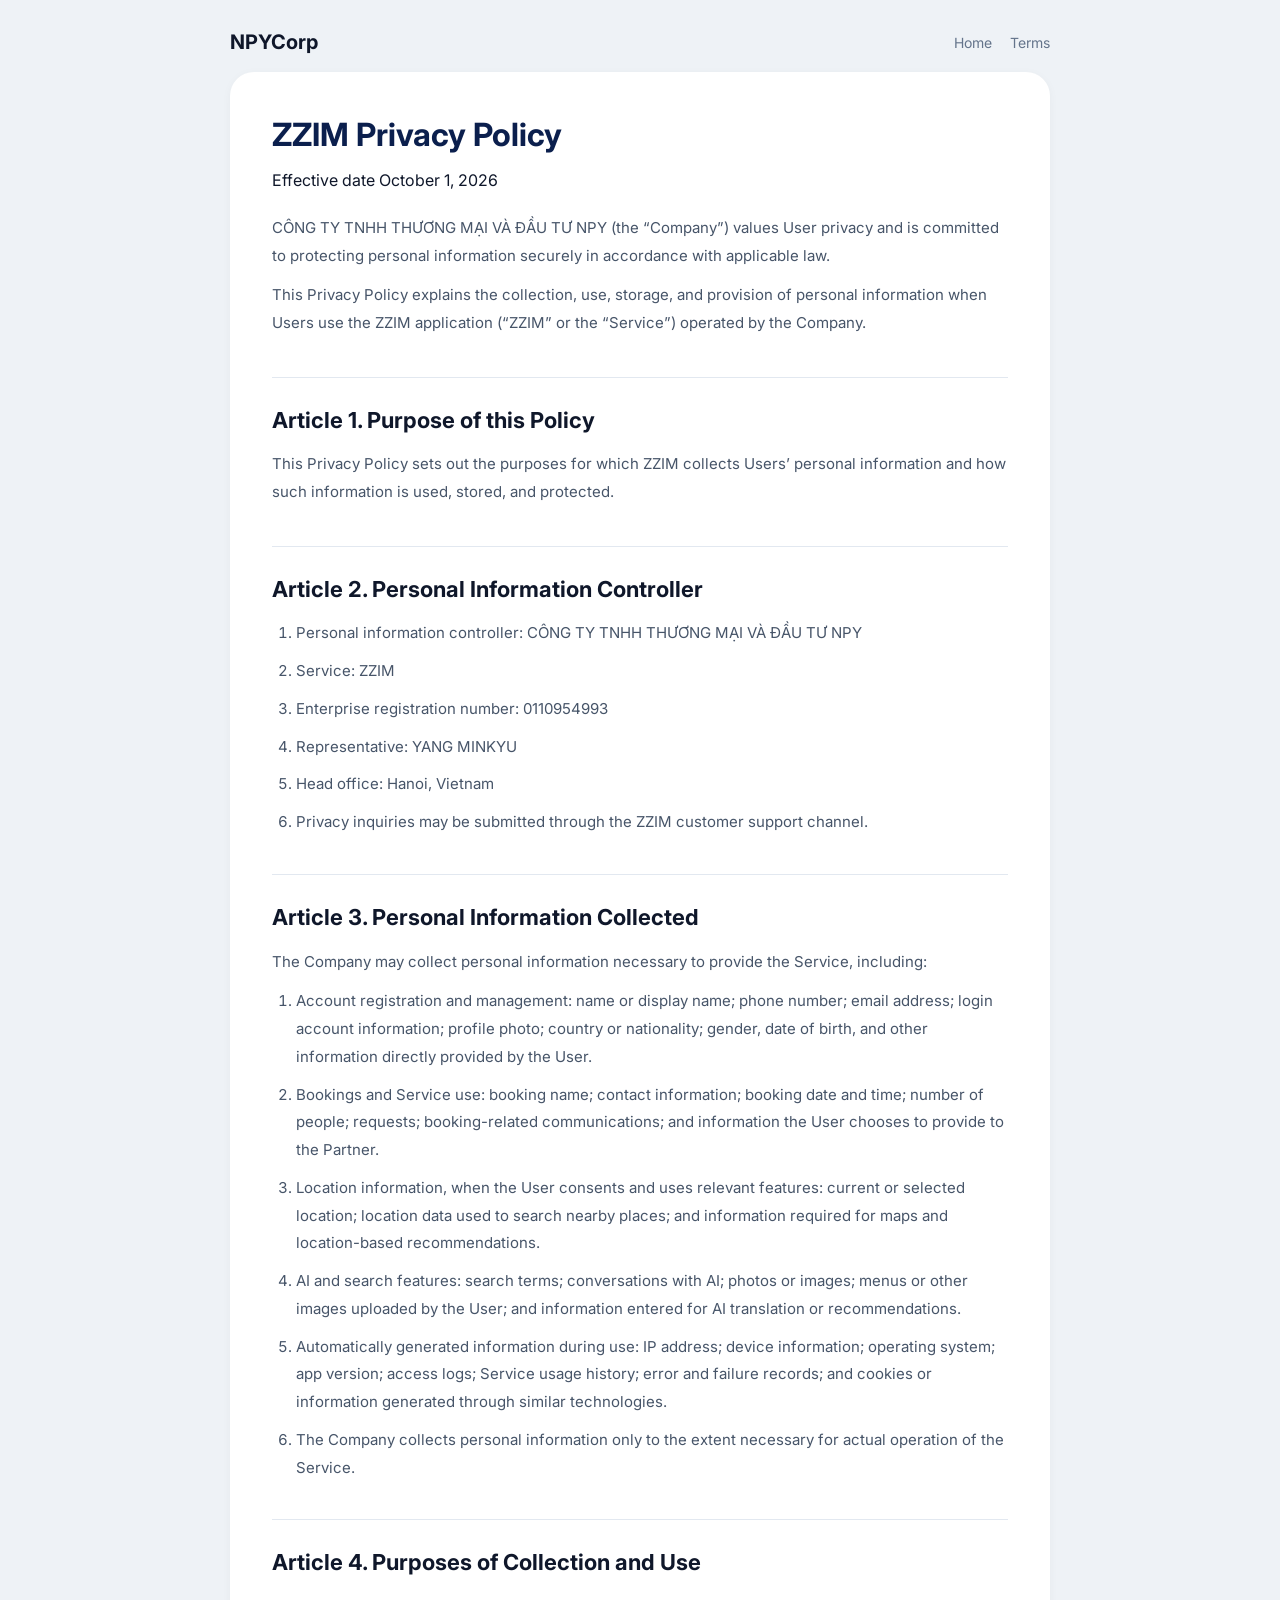
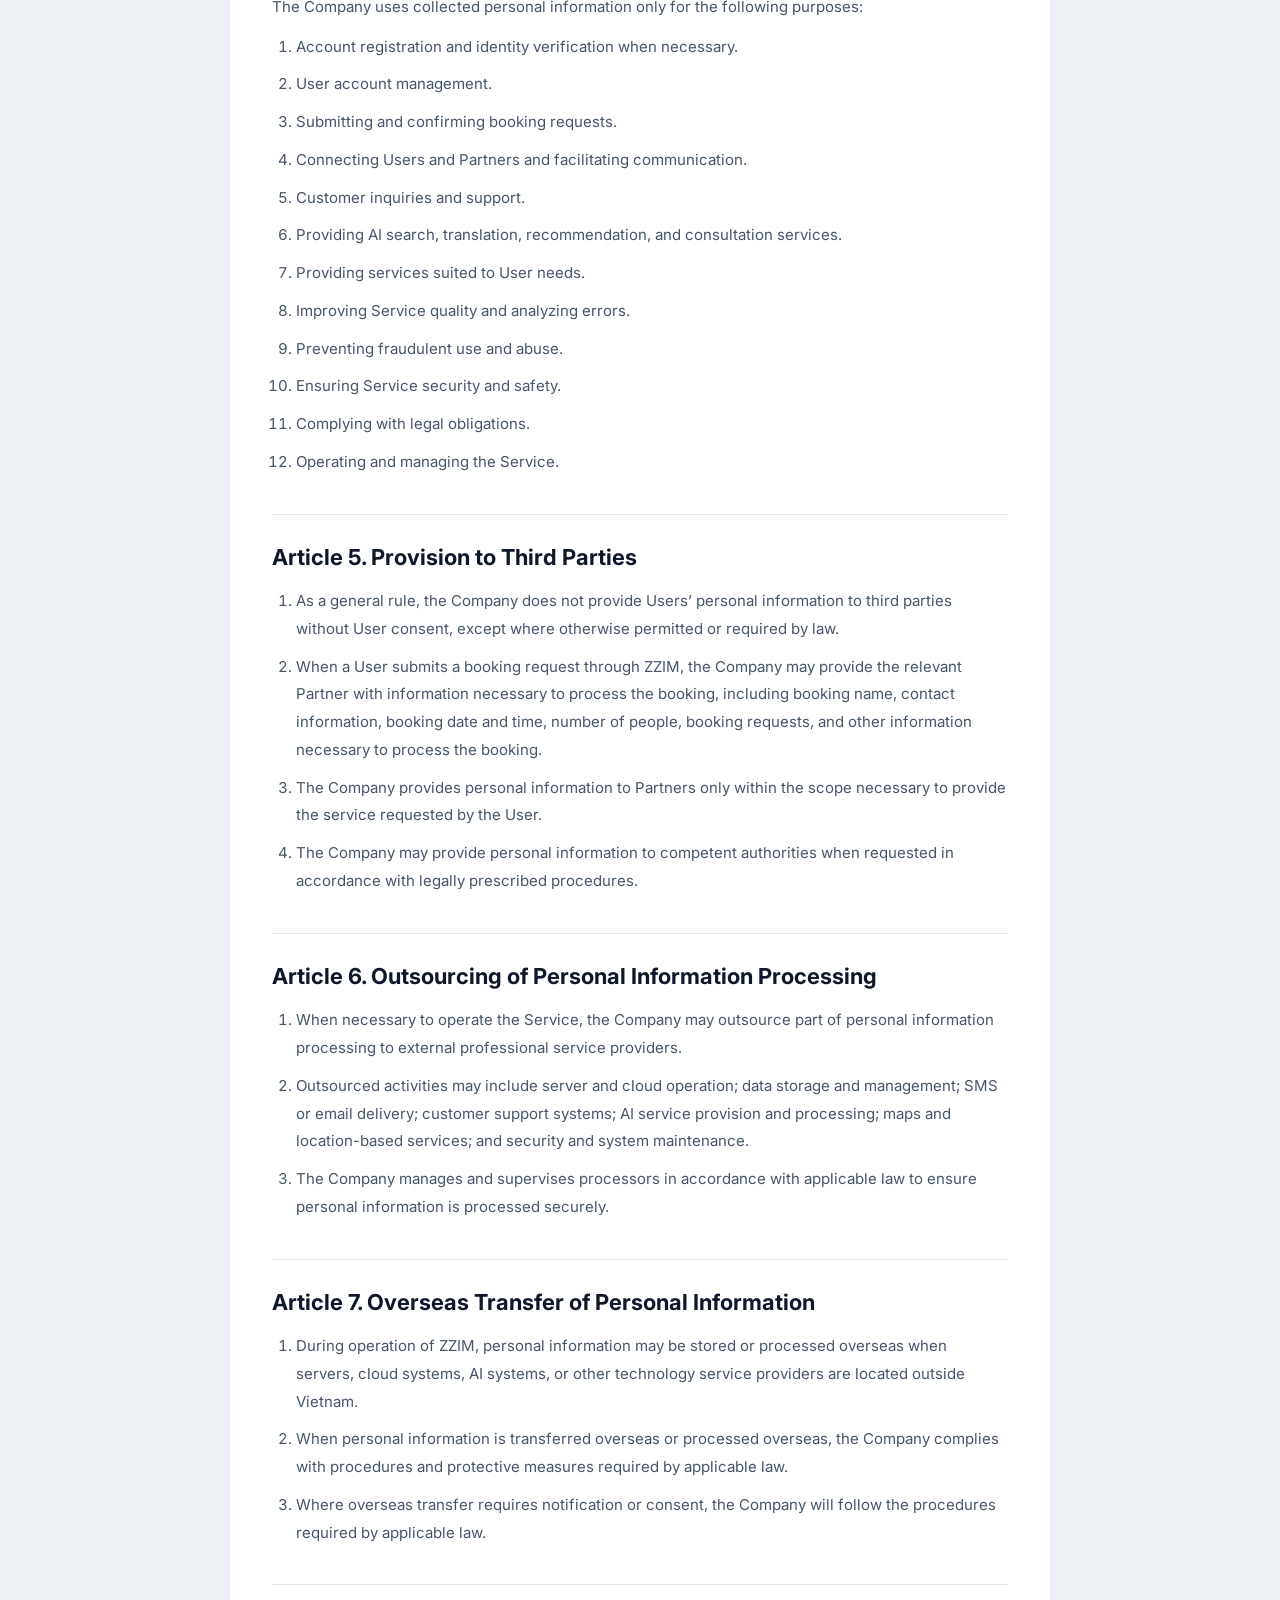
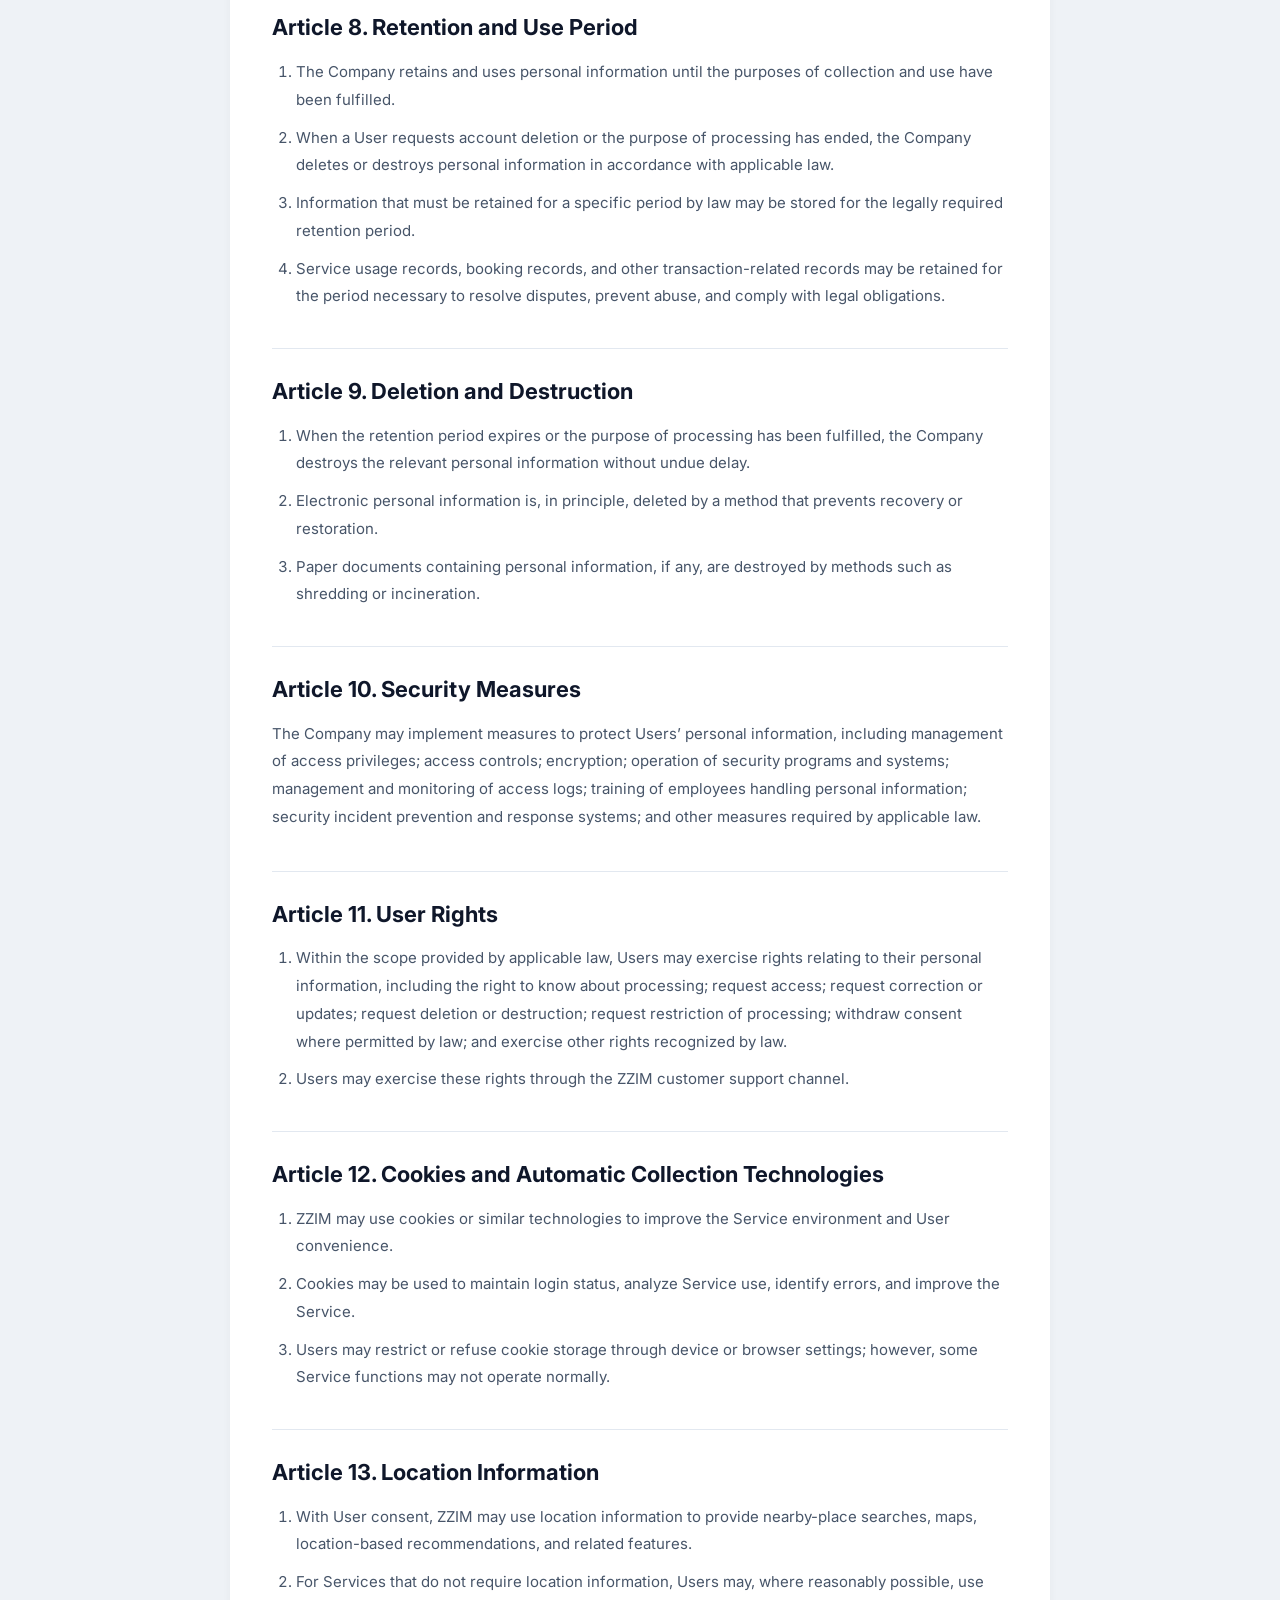
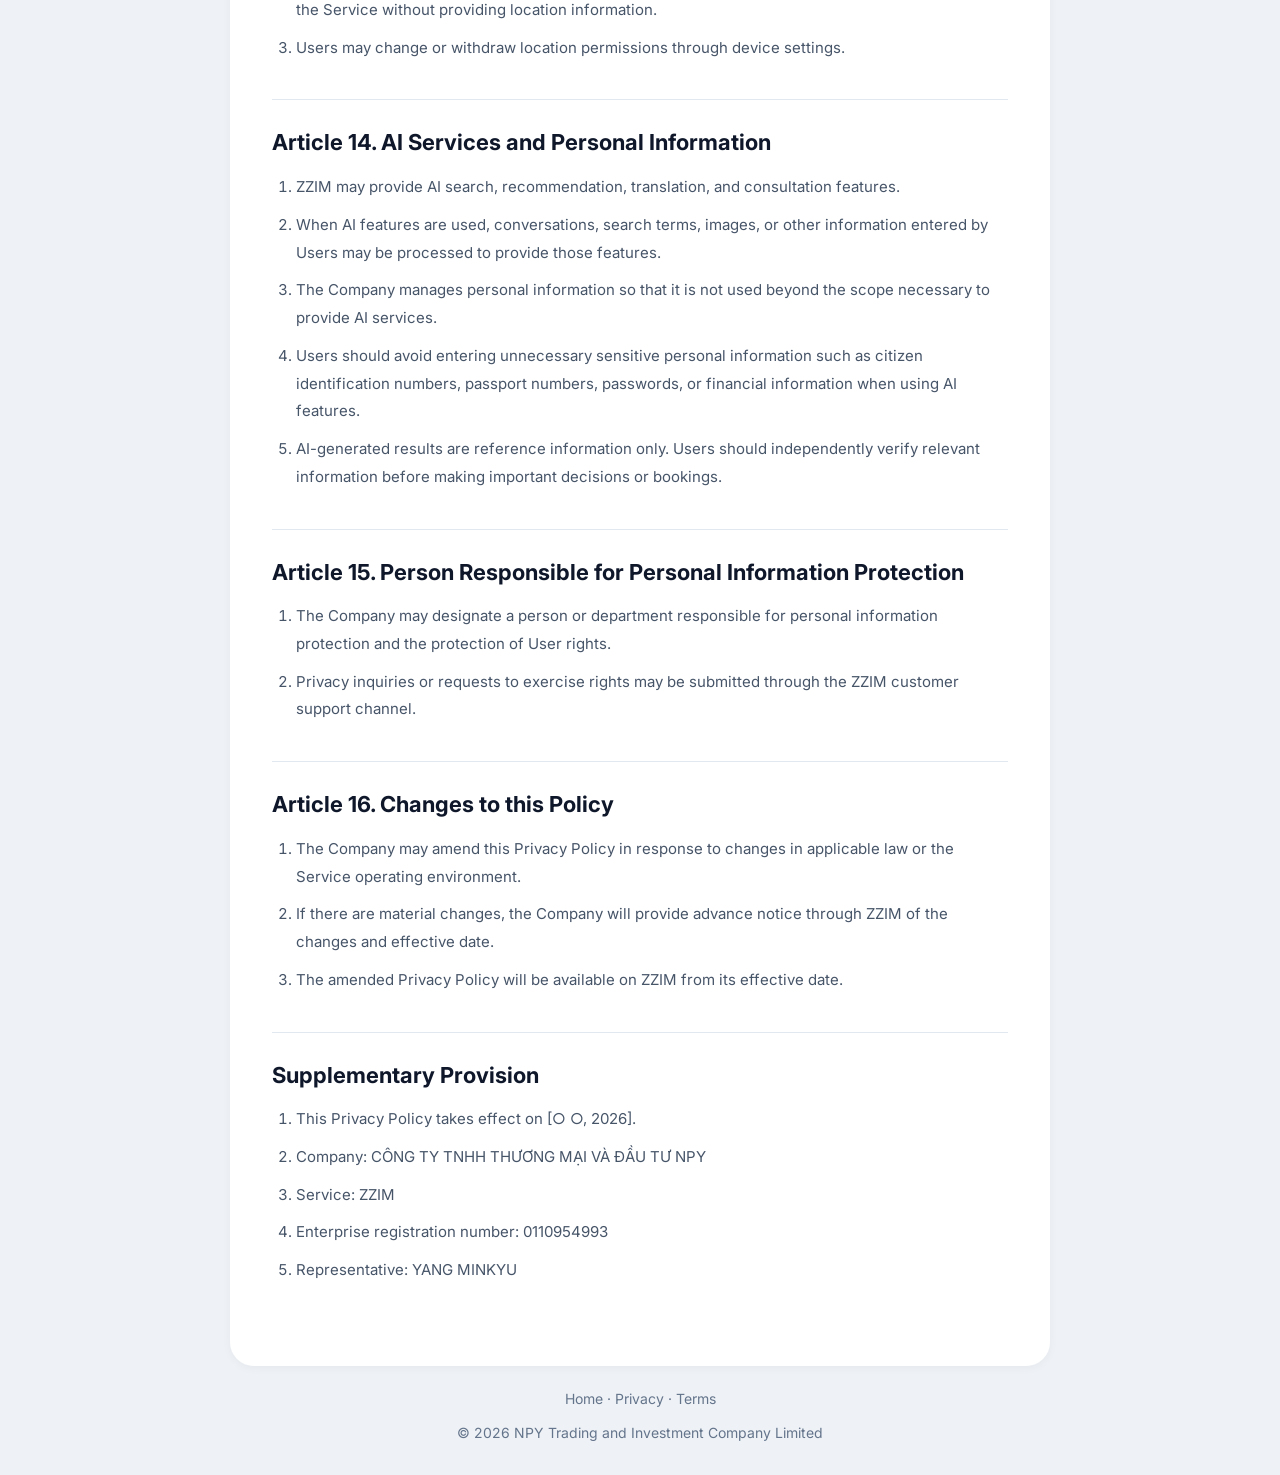
==== commit 92b90b2a: "📝 docs(legal): simplify localized legal pages   🙈 Remove eyebrow and language switcher markup   🎨 Dr" ====
--- a/en/privacy-policy/index.html
+++ b/en/privacy-policy/index.html
@@ -1 +1 @@
-<!doctype html><html lang="en"><head><meta charset="utf-8"><meta name="viewport" content="width=device-width,initial-scale=1"><title>ZZIM Privacy Policy - NPYCorp</title><meta name="robots" content="index,follow"><link rel="preconnect" href="https://fonts.googleapis.com"><link rel="preconnect" href="https://fonts.gstatic.com" crossorigin><link href="https://fonts.googleapis.com/css2?family=Inter:wght@400;600;700&family=Noto+Sans+KR:wght@400;600;700&display=swap" rel="stylesheet"><link rel="stylesheet" href="/legal.css"></head><body><main class="container"><header class="topbar"><a class="brand" href="/">NPYCorp</a><nav class="toplinks"><a href="/">Home</a><a href="/en/terms-of-service">Terms</a></nav></header><article class="card"><div class="eyebrow">ZZIM · Legal</div><h1>ZZIM Privacy Policy</h1><nav class="lang" aria-label="Language"><span class="token">[<a class="active" href="/en/privacy-policy" hreflang="en">EN</a>]</span><span class="token">[<a href="/ko/privacy-policy" hreflang="ko">한국어</a>]</span><span class="token">[<a href="/vi/privacy-policy" hreflang="vi">VI</a>]</span></nav><section class="article"><p>CÔNG TY TNHH THƯƠNG MẠI VÀ ĐẦU TƯ NPY (the “Company”) values User privacy and is committed to protecting personal information securely in accordance with applicable law.</p><p>This Privacy Policy explains the collection, use, storage, and provision of personal information when Users use the ZZIM application (“ZZIM” or the “Service”) operated by the Company.</p></section><section class="article"><h2>Article 1. Purpose of this Policy</h2><p>This Privacy Policy sets out the purposes for which ZZIM collects Users’ personal information and how such information is used, stored, and protected.</p></section><section class="article"><h2>Article 2. Personal Information Controller</h2><ol><li>Personal information controller: CÔNG TY TNHH THƯƠNG MẠI VÀ ĐẦU TƯ NPY</li><li>Service: ZZIM</li><li>Enterprise registration number: 0110954993</li><li>Representative: YANG MINKYU</li><li>Head office: Hanoi, Vietnam</li><li>Privacy inquiries may be submitted through the ZZIM customer support channel.</li></ol></section><section class="article"><h2>Article 3. Personal Information Collected</h2><p>The Company may collect personal information necessary to provide the Service, including:</p><ol><li>Account registration and management: name or display name; phone number; email address; login account information; profile photo; country or nationality; gender, date of birth, and other information directly provided by the User.</li><li>Bookings and Service use: booking name; contact information; booking date and time; number of people; requests; booking-related communications; and information the User chooses to provide to the Partner.</li><li>Location information, when the User consents and uses relevant features: current or selected location; location data used to search nearby places; and information required for maps and location-based recommendations.</li><li>AI and search features: search terms; conversations with AI; photos or images; menus or other images uploaded by the User; and information entered for AI translation or recommendations.</li><li>Automatically generated information during use: IP address; device information; operating system; app version; access logs; Service usage history; error and failure records; and cookies or information generated through similar technologies.</li><li>The Company collects personal information only to the extent necessary for actual operation of the Service.</li></ol></section><section class="article"><h2>Article 4. Purposes of Collection and Use</h2><p>The Company uses collected personal information only for the following purposes:</p><ol><li>Account registration and identity verification when necessary.</li><li>User account management.</li><li>Submitting and confirming booking requests.</li><li>Connecting Users and Partners and facilitating communication.</li><li>Customer inquiries and support.</li><li>Providing AI search, translation, recommendation, and consultation services.</li><li>Providing services suited to User needs.</li><li>Improving Service quality and analyzing errors.</li><li>Preventing fraudulent use and abuse.</li><li>Ensuring Service security and safety.</li><li>Complying with legal obligations.</li><li>Operating and managing the Service.</li></ol></section><section class="article"><h2>Article 5. Provision to Third Parties</h2><ol><li>As a general rule, the Company does not provide Users’ personal information to third parties without User consent, except where otherwise permitted or required by law.</li><li>When a User submits a booking request through ZZIM, the Company may provide the relevant Partner with information necessary to process the booking, including booking name, contact information, booking date and time, number of people, booking requests, and other information necessary to process the booking.</li><li>The Company provides personal information to Partners only within the scope necessary to provide the service requested by the User.</li><li>The Company may provide personal information to competent authorities when requested in accordance with legally prescribed procedures.</li></ol></section><section class="article"><h2>Article 6. Outsourcing of Personal Information Processing</h2><ol><li>When necessary to operate the Service, the Company may outsource part of personal information processing to external professional service providers.</li><li>Outsourced activities may include server and cloud operation; data storage and management; SMS or email delivery; customer support systems; AI service provision and processing; maps and location-based services; and security and system maintenance.</li><li>The Company manages and supervises processors in accordance with applicable law to ensure personal information is processed securely.</li></ol></section><section class="article"><h2>Article 7. Overseas Transfer of Personal Information</h2><ol><li>During operation of ZZIM, personal information may be stored or processed overseas when servers, cloud systems, AI systems, or other technology service providers are located outside Vietnam.</li><li>When personal information is transferred overseas or processed overseas, the Company complies with procedures and protective measures required by applicable law.</li><li>Where overseas transfer requires notification or consent, the Company will follow the procedures required by applicable law.</li></ol></section><section class="article"><h2>Article 8. Retention and Use Period</h2><ol><li>The Company retains and uses personal information until the purposes of collection and use have been fulfilled.</li><li>When a User requests account deletion or the purpose of processing has ended, the Company deletes or destroys personal information in accordance with applicable law.</li><li>Information that must be retained for a specific period by law may be stored for the legally required retention period.</li><li>Service usage records, booking records, and other transaction-related records may be retained for the period necessary to resolve disputes, prevent abuse, and comply with legal obligations.</li></ol></section><section class="article"><h2>Article 9. Deletion and Destruction</h2><ol><li>When the retention period expires or the purpose of processing has been fulfilled, the Company destroys the relevant personal information without undue delay.</li><li>Electronic personal information is, in principle, deleted by a method that prevents recovery or restoration.</li><li>Paper documents containing personal information, if any, are destroyed by methods such as shredding or incineration.</li></ol></section><section class="article"><h2>Article 10. Security Measures</h2><p>The Company may implement measures to protect Users’ personal information, including management of access privileges; access controls; encryption; operation of security programs and systems; management and monitoring of access logs; training of employees handling personal information; security incident prevention and response systems; and other measures required by applicable law.</p></section><section class="article"><h2>Article 11. User Rights</h2><ol><li>Within the scope provided by applicable law, Users may exercise rights relating to their personal information, including the right to know about processing; request access; request correction or updates; request deletion or destruction; request restriction of processing; withdraw consent where permitted by law; and exercise other rights recognized by law.</li><li>Users may exercise these rights through the ZZIM customer support channel.</li></ol></section><section class="article"><h2>Article 12. Cookies and Automatic Collection Technologies</h2><ol><li>ZZIM may use cookies or similar technologies to improve the Service environment and User convenience.</li><li>Cookies may be used to maintain login status, analyze Service use, identify errors, and improve the Service.</li><li>Users may restrict or refuse cookie storage through device or browser settings; however, some Service functions may not operate normally.</li></ol></section><section class="article"><h2>Article 13. Location Information</h2><ol><li>With User consent, ZZIM may use location information to provide nearby-place searches, maps, location-based recommendations, and related features.</li><li>For Services that do not require location information, Users may, where reasonably possible, use the Service without providing location information.</li><li>Users may change or withdraw location permissions through device settings.</li></ol></section><section class="article"><h2>Article 14. AI Services and Personal Information</h2><ol><li>ZZIM may provide AI search, recommendation, translation, and consultation features.</li><li>When AI features are used, conversations, search terms, images, or other information entered by Users may be processed to provide those features.</li><li>The Company manages personal information so that it is not used beyond the scope necessary to provide AI services.</li><li>Users should avoid entering unnecessary sensitive personal information such as citizen identification numbers, passport numbers, passwords, or financial information when using AI features.</li><li>AI-generated results are reference information only. Users should independently verify relevant information before making important decisions or bookings.</li></ol></section><section class="article"><h2>Article 15. Person Responsible for Personal Information Protection</h2><ol><li>The Company may designate a person or department responsible for personal information protection and the protection of User rights.</li><li>Privacy inquiries or requests to exercise rights may be submitted through the ZZIM customer support channel.</li></ol></section><section class="article"><h2>Article 16. Changes to this Policy</h2><ol><li>The Company may amend this Privacy Policy in response to changes in applicable law or the Service operating environment.</li><li>If there are material changes, the Company will provide advance notice through ZZIM of the changes and effective date.</li><li>The amended Privacy Policy will be available on ZZIM from its effective date.</li></ol></section><section class="article"><h2>Supplementary Provision</h2><ol><li>This Privacy Policy takes effect on [○ ○, 2026].</li><li>Company: CÔNG TY TNHH THƯƠNG MẠI VÀ ĐẦU TƯ NPY</li><li>Service: ZZIM</li><li>Enterprise registration number: 0110954993</li><li>Representative: YANG MINKYU</li></ol></section></article><footer><a href="/">Home</a> · <a href="/en/privacy-policy">Privacy</a> · <a href="/en/terms-of-service">Terms</a><br><br>© 2026 NPY Trading and Investment Company Limited</footer></main></body></html>+<!doctype html><html lang="en"><head><meta charset="utf-8"><meta name="viewport" content="width=device-width,initial-scale=1"><title>ZZIM Privacy Policy - NPYCorp</title><meta name="robots" content="index,follow"><link rel="preconnect" href="https://fonts.googleapis.com"><link rel="preconnect" href="https://fonts.gstatic.com" crossorigin><link href="https://fonts.googleapis.com/css2?family=Inter:wght@400;600;700&family=Noto+Sans+KR:wght@400;600;700&display=swap" rel="stylesheet"><link rel="stylesheet" href="/legal.css"></head><body><main class="container"><header class="topbar"><a class="brand" href="/">NPYCorp</a><nav class="toplinks"><a href="/">Home</a><a href="/en/terms-of-service">Terms</a></nav></header><article class="card"><h1>ZZIM Privacy Policy</h1><p class="effective">Effective date October 1, 2026</p><section class="article"><p>CÔNG TY TNHH THƯƠNG MẠI VÀ ĐẦU TƯ NPY (the “Company”) values User privacy and is committed to protecting personal information securely in accordance with applicable law.</p><p>This Privacy Policy explains the collection, use, storage, and provision of personal information when Users use the ZZIM application (“ZZIM” or the “Service”) operated by the Company.</p></section><section class="article"><h2>Article 1. Purpose of this Policy</h2><p>This Privacy Policy sets out the purposes for which ZZIM collects Users’ personal information and how such information is used, stored, and protected.</p></section><section class="article"><h2>Article 2. Personal Information Controller</h2><ol><li>Personal information controller: CÔNG TY TNHH THƯƠNG MẠI VÀ ĐẦU TƯ NPY</li><li>Service: ZZIM</li><li>Enterprise registration number: 0110954993</li><li>Representative: YANG MINKYU</li><li>Head office: Hanoi, Vietnam</li><li>Privacy inquiries may be submitted through the ZZIM customer support channel.</li></ol></section><section class="article"><h2>Article 3. Personal Information Collected</h2><p>The Company may collect personal information necessary to provide the Service, including:</p><ol><li>Account registration and management: name or display name; phone number; email address; login account information; profile photo; country or nationality; gender, date of birth, and other information directly provided by the User.</li><li>Bookings and Service use: booking name; contact information; booking date and time; number of people; requests; booking-related communications; and information the User chooses to provide to the Partner.</li><li>Location information, when the User consents and uses relevant features: current or selected location; location data used to search nearby places; and information required for maps and location-based recommendations.</li><li>AI and search features: search terms; conversations with AI; photos or images; menus or other images uploaded by the User; and information entered for AI translation or recommendations.</li><li>Automatically generated information during use: IP address; device information; operating system; app version; access logs; Service usage history; error and failure records; and cookies or information generated through similar technologies.</li><li>The Company collects personal information only to the extent necessary for actual operation of the Service.</li></ol></section><section class="article"><h2>Article 4. Purposes of Collection and Use</h2><p>The Company uses collected personal information only for the following purposes:</p><ol><li>Account registration and identity verification when necessary.</li><li>User account management.</li><li>Submitting and confirming booking requests.</li><li>Connecting Users and Partners and facilitating communication.</li><li>Customer inquiries and support.</li><li>Providing AI search, translation, recommendation, and consultation services.</li><li>Providing services suited to User needs.</li><li>Improving Service quality and analyzing errors.</li><li>Preventing fraudulent use and abuse.</li><li>Ensuring Service security and safety.</li><li>Complying with legal obligations.</li><li>Operating and managing the Service.</li></ol></section><section class="article"><h2>Article 5. Provision to Third Parties</h2><ol><li>As a general rule, the Company does not provide Users’ personal information to third parties without User consent, except where otherwise permitted or required by law.</li><li>When a User submits a booking request through ZZIM, the Company may provide the relevant Partner with information necessary to process the booking, including booking name, contact information, booking date and time, number of people, booking requests, and other information necessary to process the booking.</li><li>The Company provides personal information to Partners only within the scope necessary to provide the service requested by the User.</li><li>The Company may provide personal information to competent authorities when requested in accordance with legally prescribed procedures.</li></ol></section><section class="article"><h2>Article 6. Outsourcing of Personal Information Processing</h2><ol><li>When necessary to operate the Service, the Company may outsource part of personal information processing to external professional service providers.</li><li>Outsourced activities may include server and cloud operation; data storage and management; SMS or email delivery; customer support systems; AI service provision and processing; maps and location-based services; and security and system maintenance.</li><li>The Company manages and supervises processors in accordance with applicable law to ensure personal information is processed securely.</li></ol></section><section class="article"><h2>Article 7. Overseas Transfer of Personal Information</h2><ol><li>During operation of ZZIM, personal information may be stored or processed overseas when servers, cloud systems, AI systems, or other technology service providers are located outside Vietnam.</li><li>When personal information is transferred overseas or processed overseas, the Company complies with procedures and protective measures required by applicable law.</li><li>Where overseas transfer requires notification or consent, the Company will follow the procedures required by applicable law.</li></ol></section><section class="article"><h2>Article 8. Retention and Use Period</h2><ol><li>The Company retains and uses personal information until the purposes of collection and use have been fulfilled.</li><li>When a User requests account deletion or the purpose of processing has ended, the Company deletes or destroys personal information in accordance with applicable law.</li><li>Information that must be retained for a specific period by law may be stored for the legally required retention period.</li><li>Service usage records, booking records, and other transaction-related records may be retained for the period necessary to resolve disputes, prevent abuse, and comply with legal obligations.</li></ol></section><section class="article"><h2>Article 9. Deletion and Destruction</h2><ol><li>When the retention period expires or the purpose of processing has been fulfilled, the Company destroys the relevant personal information without undue delay.</li><li>Electronic personal information is, in principle, deleted by a method that prevents recovery or restoration.</li><li>Paper documents containing personal information, if any, are destroyed by methods such as shredding or incineration.</li></ol></section><section class="article"><h2>Article 10. Security Measures</h2><p>The Company may implement measures to protect Users’ personal information, including management of access privileges; access controls; encryption; operation of security programs and systems; management and monitoring of access logs; training of employees handling personal information; security incident prevention and response systems; and other measures required by applicable law.</p></section><section class="article"><h2>Article 11. User Rights</h2><ol><li>Within the scope provided by applicable law, Users may exercise rights relating to their personal information, including the right to know about processing; request access; request correction or updates; request deletion or destruction; request restriction of processing; withdraw consent where permitted by law; and exercise other rights recognized by law.</li><li>Users may exercise these rights through the ZZIM customer support channel.</li></ol></section><section class="article"><h2>Article 12. Cookies and Automatic Collection Technologies</h2><ol><li>ZZIM may use cookies or similar technologies to improve the Service environment and User convenience.</li><li>Cookies may be used to maintain login status, analyze Service use, identify errors, and improve the Service.</li><li>Users may restrict or refuse cookie storage through device or browser settings; however, some Service functions may not operate normally.</li></ol></section><section class="article"><h2>Article 13. Location Information</h2><ol><li>With User consent, ZZIM may use location information to provide nearby-place searches, maps, location-based recommendations, and related features.</li><li>For Services that do not require location information, Users may, where reasonably possible, use the Service without providing location information.</li><li>Users may change or withdraw location permissions through device settings.</li></ol></section><section class="article"><h2>Article 14. AI Services and Personal Information</h2><ol><li>ZZIM may provide AI search, recommendation, translation, and consultation features.</li><li>When AI features are used, conversations, search terms, images, or other information entered by Users may be processed to provide those features.</li><li>The Company manages personal information so that it is not used beyond the scope necessary to provide AI services.</li><li>Users should avoid entering unnecessary sensitive personal information such as citizen identification numbers, passport numbers, passwords, or financial information when using AI features.</li><li>AI-generated results are reference information only. Users should independently verify relevant information before making important decisions or bookings.</li></ol></section><section class="article"><h2>Article 15. Person Responsible for Personal Information Protection</h2><ol><li>The Company may designate a person or department responsible for personal information protection and the protection of User rights.</li><li>Privacy inquiries or requests to exercise rights may be submitted through the ZZIM customer support channel.</li></ol></section><section class="article"><h2>Article 16. Changes to this Policy</h2><ol><li>The Company may amend this Privacy Policy in response to changes in applicable law or the Service operating environment.</li><li>If there are material changes, the Company will provide advance notice through ZZIM of the changes and effective date.</li><li>The amended Privacy Policy will be available on ZZIM from its effective date.</li></ol></section><section class="article"><h2>Supplementary Provision</h2><ol><li>This Privacy Policy takes effect on [○ ○, 2026].</li><li>Company: CÔNG TY TNHH THƯƠNG MẠI VÀ ĐẦU TƯ NPY</li><li>Service: ZZIM</li><li>Enterprise registration number: 0110954993</li><li>Representative: YANG MINKYU</li></ol></section></article><footer><a href="/">Home</a> · <a href="/en/privacy-policy">Privacy</a> · <a href="/en/terms-of-service">Terms</a><br><br>© 2026 NPY Trading and Investment Company Limited</footer></main></body></html>
--- a/legal.css
+++ b/legal.css
@@ -9,12 +9,7 @@
 .toplinks a{font-size:14px;color:#64748b}
 .toplinks a:hover{color:#ef4444}
 .card{background:#fff;border-radius:24px;padding:44px 42px;box-shadow:0 2px 10px rgba(15,23,42,.04)}
-.eyebrow{margin:0 0 10px;font-size:13px;font-weight:700;letter-spacing:.08em;text-transform:uppercase;color:#ef4444}
 .card h1{margin:0 0 14px;font-size:32px;line-height:1.18;font-weight:700;color:#0b1f4d}
-.lang{margin:0 0 28px;font-size:15px;line-height:1.8;color:#64748b}
-.lang a{color:#64748b;display:inline-block;margin-right:2px}
-.lang a:hover,.lang a.active{color:#0b1f4d}
-.lang .token{display:inline-block;margin-right:8px}
 .article{padding:28px 0;border-top:1px solid #e2e8f0}
 .article:first-of-type{border-top:0;padding-top:8px}
 .article h2{margin:0 0 16px;font-size:22px;line-height:1.3;font-weight:700;color:#0f172a}
@@ -33,9 +28,7 @@
   .toplinks a{font-size:13px}
   .card{border-radius:18px;padding:28px 20px}
   .card h1{font-size:24px;margin-bottom:10px}
-  .eyebrow{font-size:12px;margin-bottom:8px}
-    .lang{font-size:14px;margin-bottom:18px}
-  .article{padding:22px 0}
+        .article{padding:22px 0}
   .article h2{font-size:20px;margin-bottom:12px}
   .article p,.article li{font-size:14px;line-height:1.75}
 }
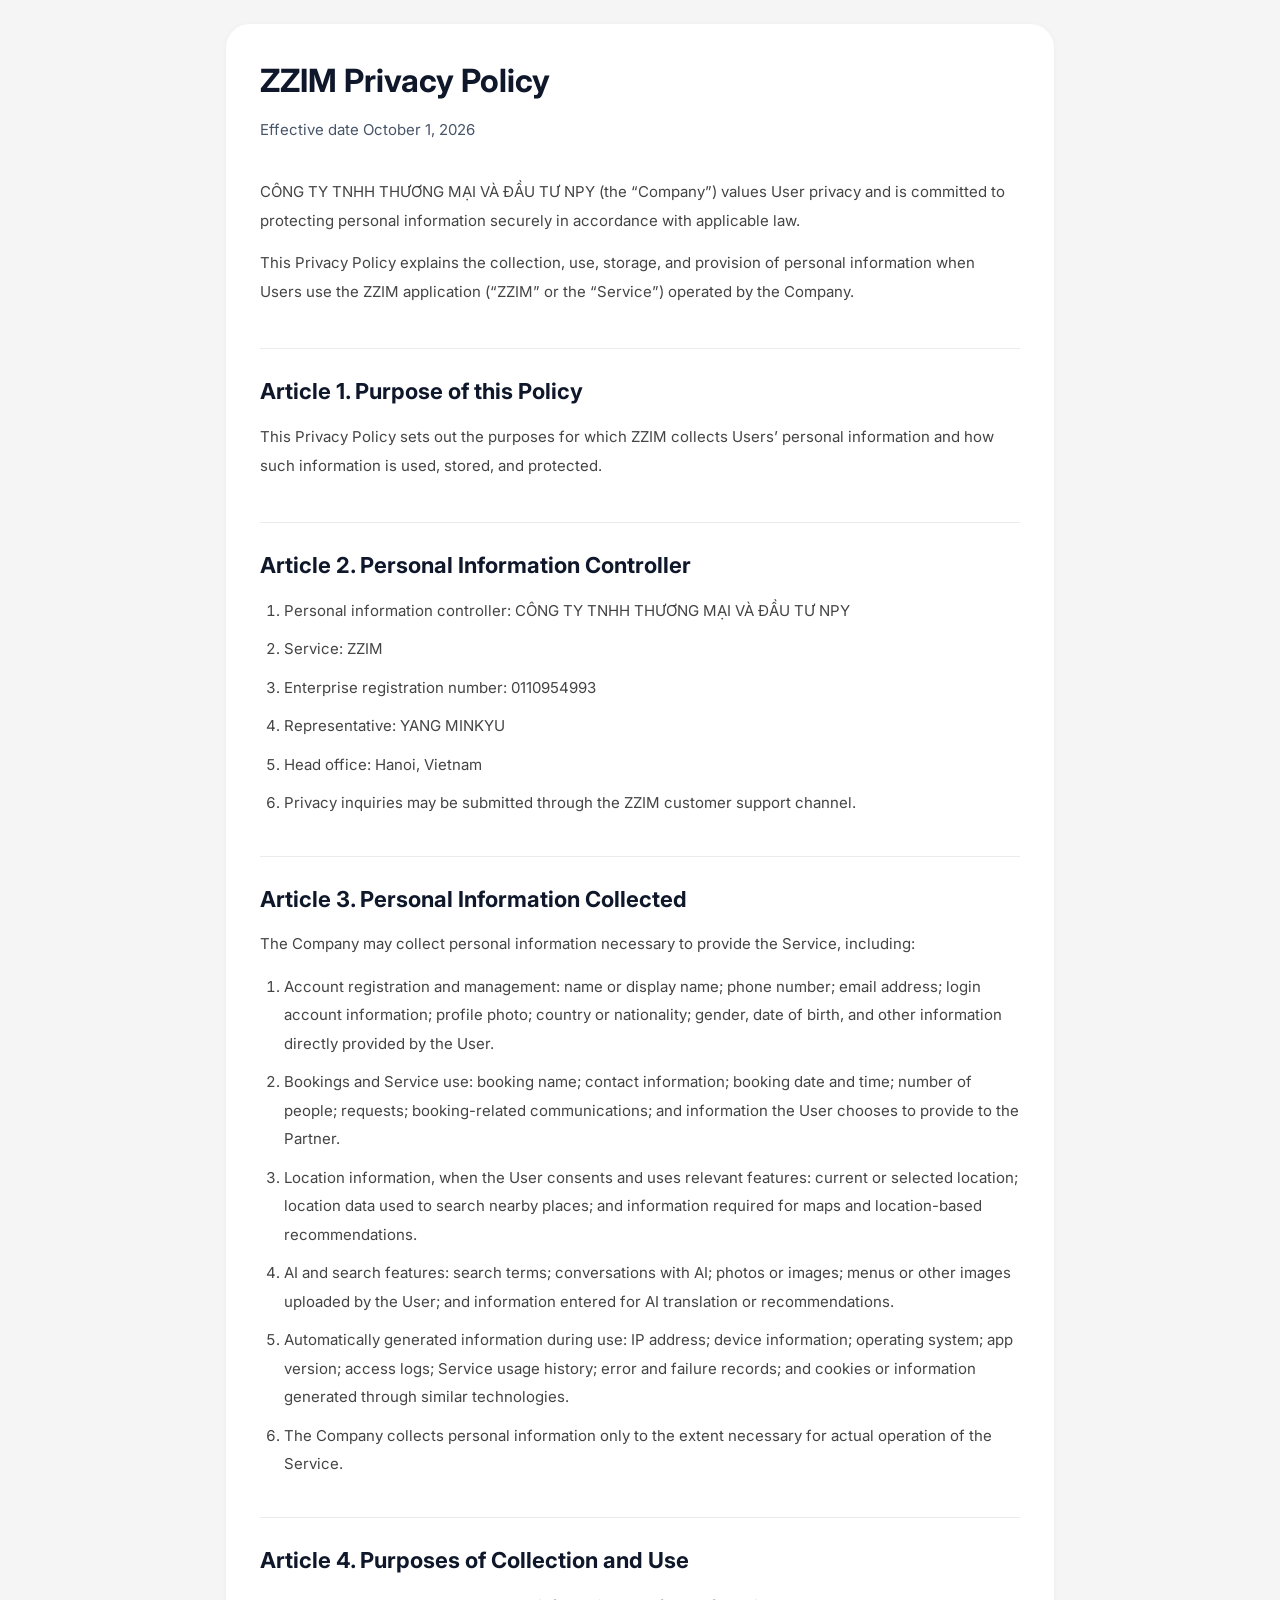
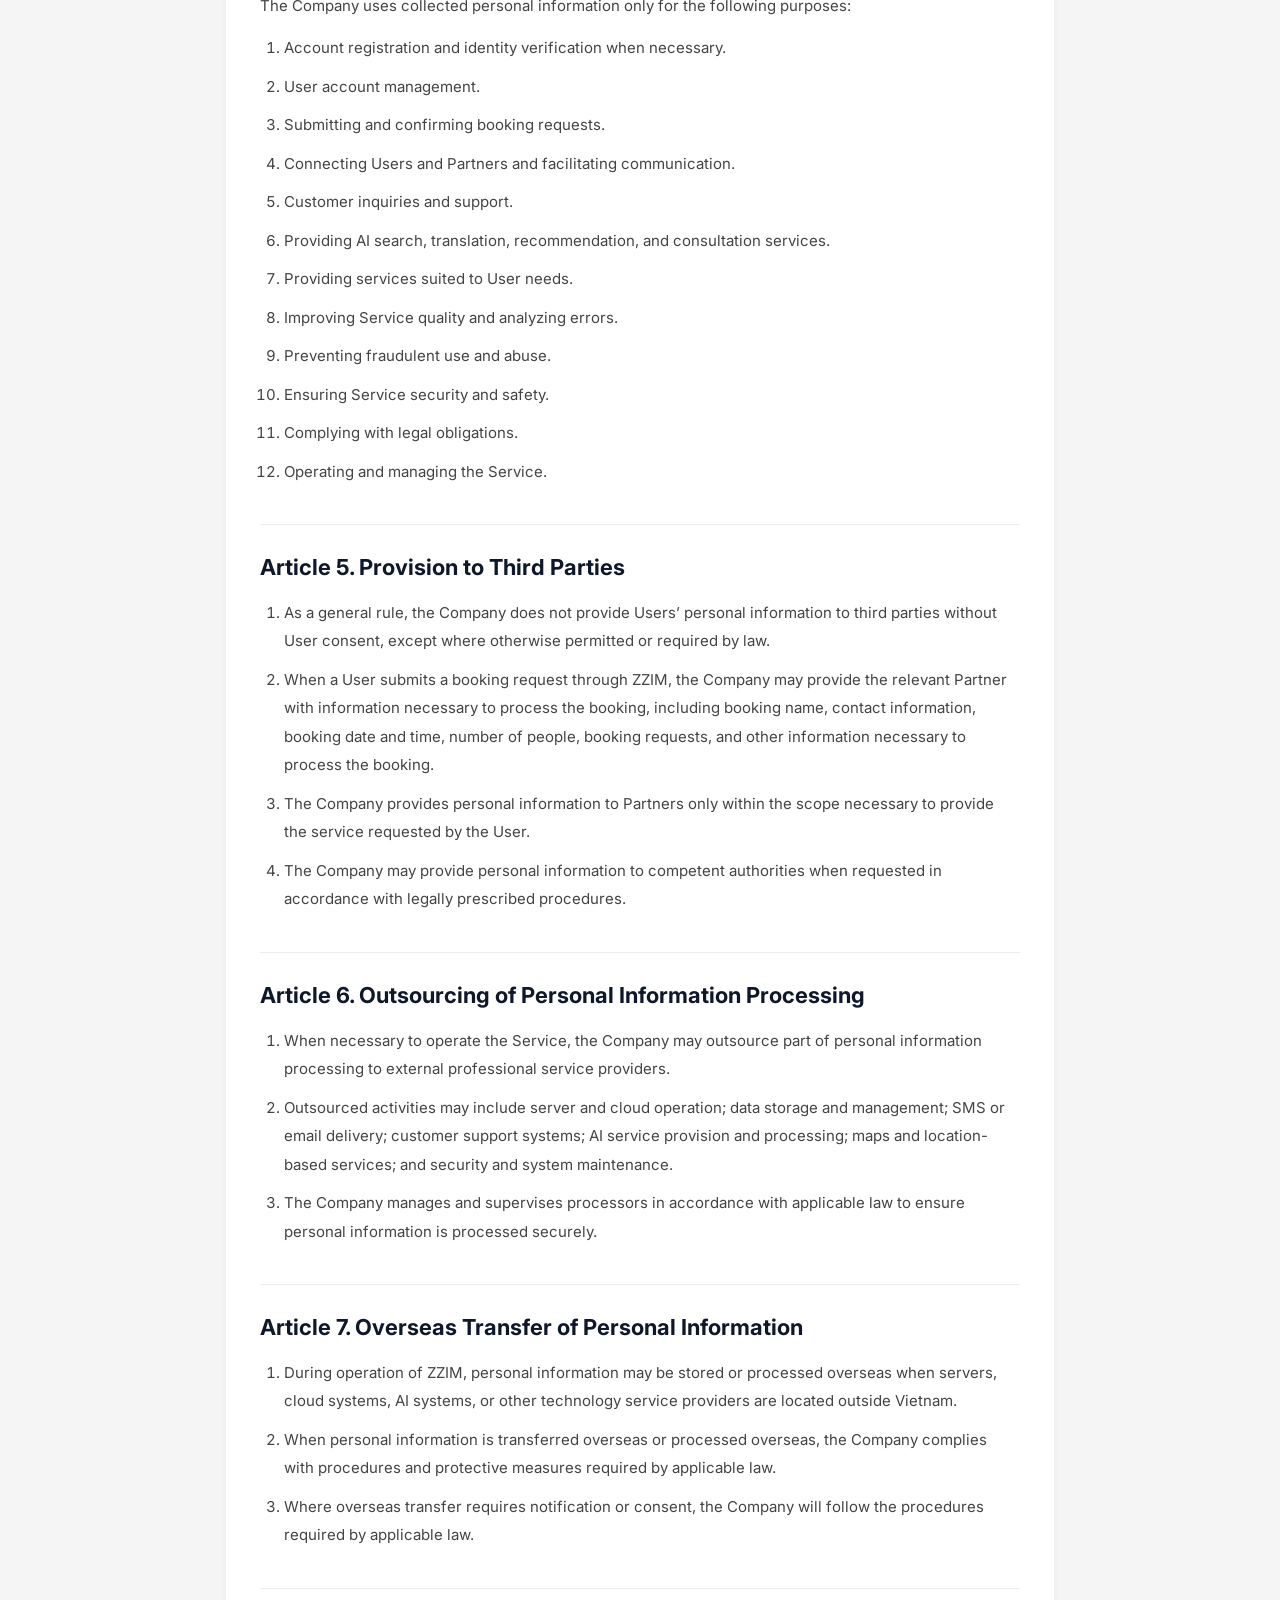
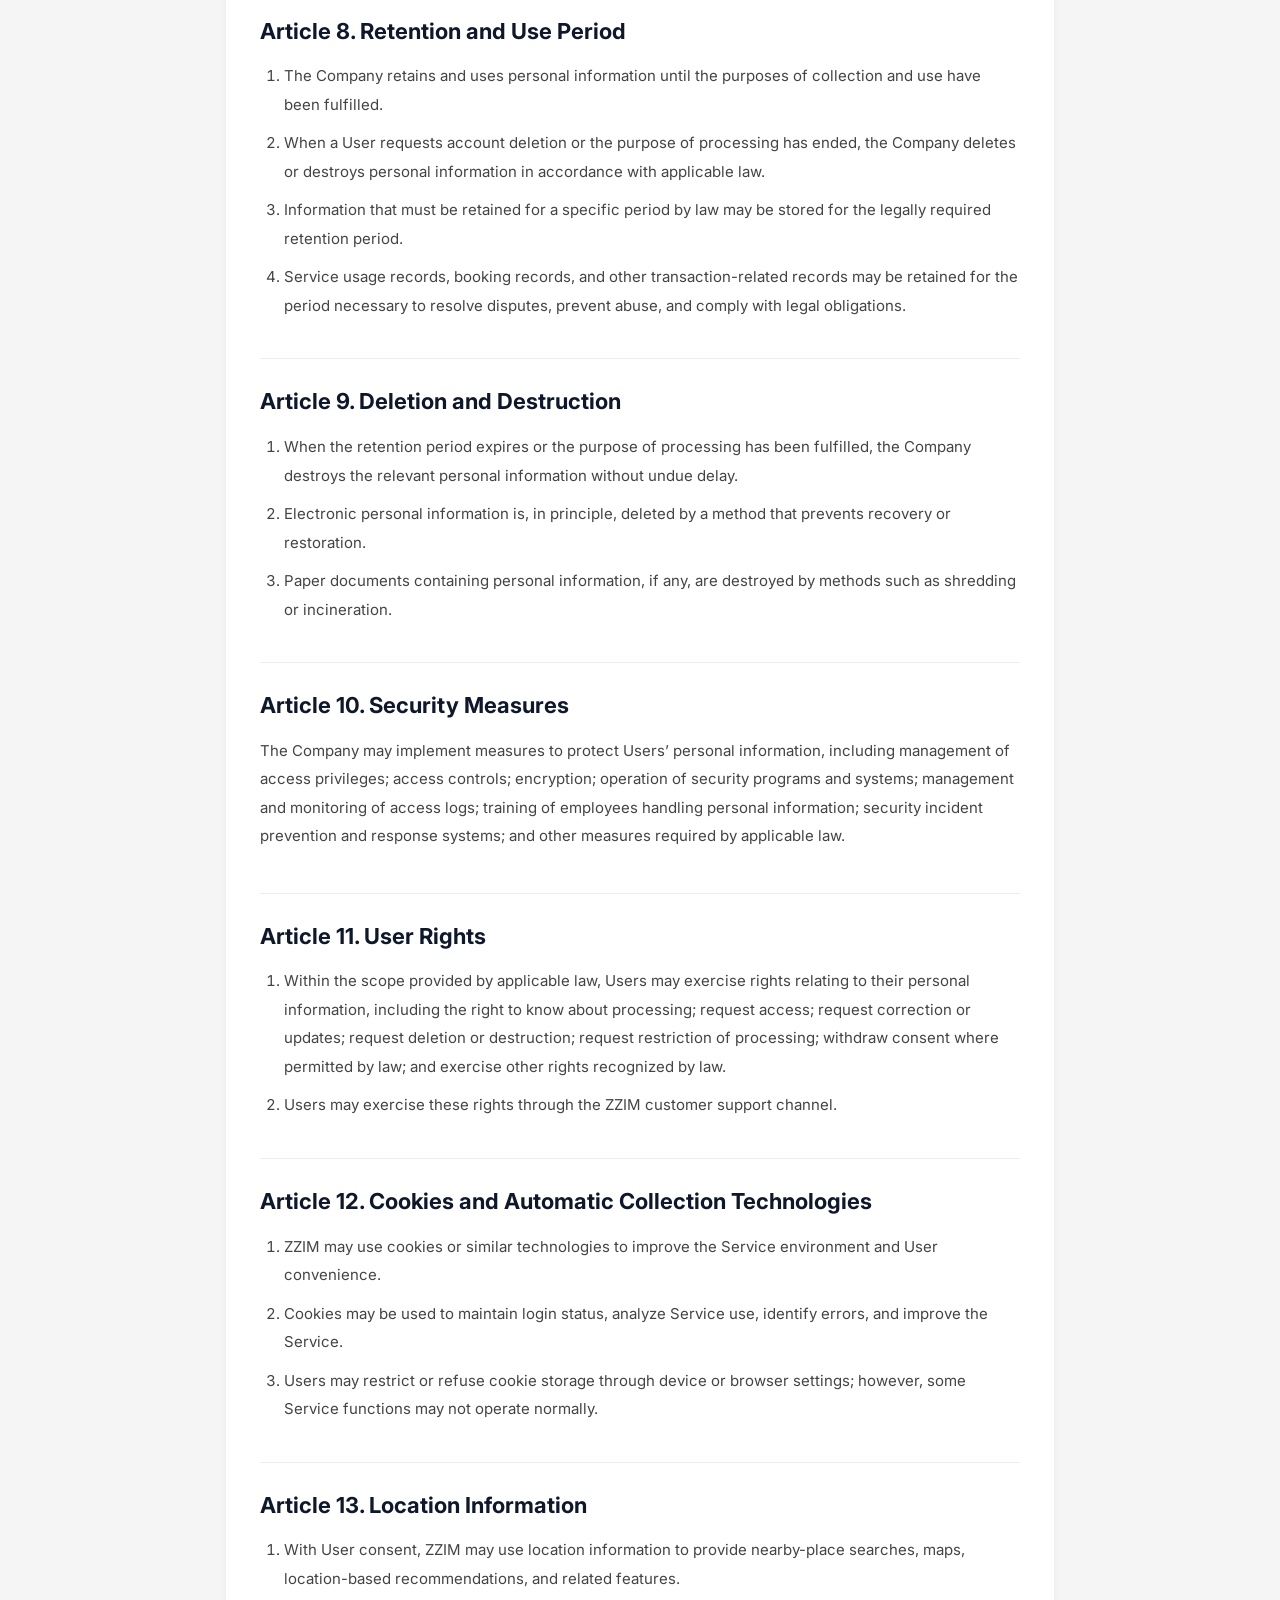
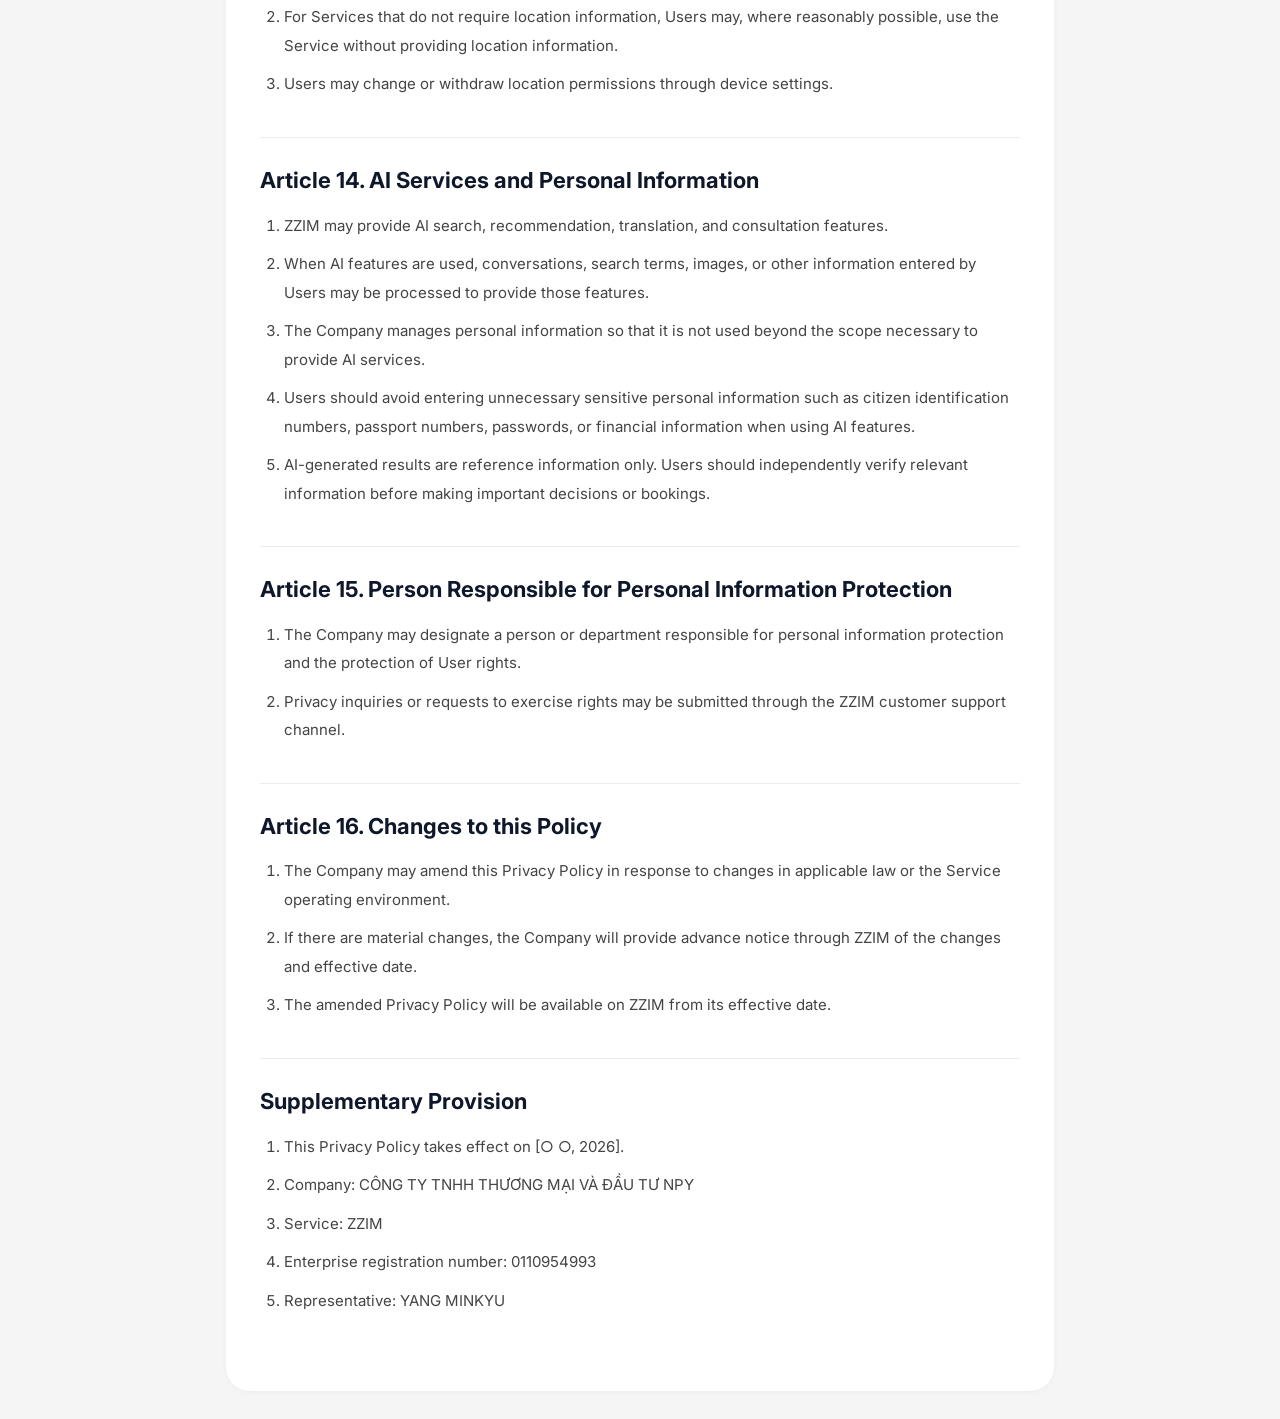
==== commit 2a4ca5d2: "📝 docs(legal): simplify localized policy pages   🧹 Remove topbars and footers from all legal documen" ====
--- a/en/privacy-policy/index.html
+++ b/en/privacy-policy/index.html
@@ -1 +1 @@
-<!doctype html><html lang="en"><head><meta charset="utf-8"><meta name="viewport" content="width=device-width,initial-scale=1"><title>ZZIM Privacy Policy - NPYCorp</title><meta name="robots" content="index,follow"><link rel="preconnect" href="https://fonts.googleapis.com"><link rel="preconnect" href="https://fonts.gstatic.com" crossorigin><link href="https://fonts.googleapis.com/css2?family=Inter:wght@400;600;700&family=Noto+Sans+KR:wght@400;600;700&display=swap" rel="stylesheet"><link rel="stylesheet" href="/legal.css"></head><body><main class="container"><header class="topbar"><a class="brand" href="/">NPYCorp</a><nav class="toplinks"><a href="/">Home</a><a href="/en/terms-of-service">Terms</a></nav></header><article class="card"><h1>ZZIM Privacy Policy</h1><p class="effective">Effective date October 1, 2026</p><section class="article"><p>CÔNG TY TNHH THƯƠNG MẠI VÀ ĐẦU TƯ NPY (the “Company”) values User privacy and is committed to protecting personal information securely in accordance with applicable law.</p><p>This Privacy Policy explains the collection, use, storage, and provision of personal information when Users use the ZZIM application (“ZZIM” or the “Service”) operated by the Company.</p></section><section class="article"><h2>Article 1. Purpose of this Policy</h2><p>This Privacy Policy sets out the purposes for which ZZIM collects Users’ personal information and how such information is used, stored, and protected.</p></section><section class="article"><h2>Article 2. Personal Information Controller</h2><ol><li>Personal information controller: CÔNG TY TNHH THƯƠNG MẠI VÀ ĐẦU TƯ NPY</li><li>Service: ZZIM</li><li>Enterprise registration number: 0110954993</li><li>Representative: YANG MINKYU</li><li>Head office: Hanoi, Vietnam</li><li>Privacy inquiries may be submitted through the ZZIM customer support channel.</li></ol></section><section class="article"><h2>Article 3. Personal Information Collected</h2><p>The Company may collect personal information necessary to provide the Service, including:</p><ol><li>Account registration and management: name or display name; phone number; email address; login account information; profile photo; country or nationality; gender, date of birth, and other information directly provided by the User.</li><li>Bookings and Service use: booking name; contact information; booking date and time; number of people; requests; booking-related communications; and information the User chooses to provide to the Partner.</li><li>Location information, when the User consents and uses relevant features: current or selected location; location data used to search nearby places; and information required for maps and location-based recommendations.</li><li>AI and search features: search terms; conversations with AI; photos or images; menus or other images uploaded by the User; and information entered for AI translation or recommendations.</li><li>Automatically generated information during use: IP address; device information; operating system; app version; access logs; Service usage history; error and failure records; and cookies or information generated through similar technologies.</li><li>The Company collects personal information only to the extent necessary for actual operation of the Service.</li></ol></section><section class="article"><h2>Article 4. Purposes of Collection and Use</h2><p>The Company uses collected personal information only for the following purposes:</p><ol><li>Account registration and identity verification when necessary.</li><li>User account management.</li><li>Submitting and confirming booking requests.</li><li>Connecting Users and Partners and facilitating communication.</li><li>Customer inquiries and support.</li><li>Providing AI search, translation, recommendation, and consultation services.</li><li>Providing services suited to User needs.</li><li>Improving Service quality and analyzing errors.</li><li>Preventing fraudulent use and abuse.</li><li>Ensuring Service security and safety.</li><li>Complying with legal obligations.</li><li>Operating and managing the Service.</li></ol></section><section class="article"><h2>Article 5. Provision to Third Parties</h2><ol><li>As a general rule, the Company does not provide Users’ personal information to third parties without User consent, except where otherwise permitted or required by law.</li><li>When a User submits a booking request through ZZIM, the Company may provide the relevant Partner with information necessary to process the booking, including booking name, contact information, booking date and time, number of people, booking requests, and other information necessary to process the booking.</li><li>The Company provides personal information to Partners only within the scope necessary to provide the service requested by the User.</li><li>The Company may provide personal information to competent authorities when requested in accordance with legally prescribed procedures.</li></ol></section><section class="article"><h2>Article 6. Outsourcing of Personal Information Processing</h2><ol><li>When necessary to operate the Service, the Company may outsource part of personal information processing to external professional service providers.</li><li>Outsourced activities may include server and cloud operation; data storage and management; SMS or email delivery; customer support systems; AI service provision and processing; maps and location-based services; and security and system maintenance.</li><li>The Company manages and supervises processors in accordance with applicable law to ensure personal information is processed securely.</li></ol></section><section class="article"><h2>Article 7. Overseas Transfer of Personal Information</h2><ol><li>During operation of ZZIM, personal information may be stored or processed overseas when servers, cloud systems, AI systems, or other technology service providers are located outside Vietnam.</li><li>When personal information is transferred overseas or processed overseas, the Company complies with procedures and protective measures required by applicable law.</li><li>Where overseas transfer requires notification or consent, the Company will follow the procedures required by applicable law.</li></ol></section><section class="article"><h2>Article 8. Retention and Use Period</h2><ol><li>The Company retains and uses personal information until the purposes of collection and use have been fulfilled.</li><li>When a User requests account deletion or the purpose of processing has ended, the Company deletes or destroys personal information in accordance with applicable law.</li><li>Information that must be retained for a specific period by law may be stored for the legally required retention period.</li><li>Service usage records, booking records, and other transaction-related records may be retained for the period necessary to resolve disputes, prevent abuse, and comply with legal obligations.</li></ol></section><section class="article"><h2>Article 9. Deletion and Destruction</h2><ol><li>When the retention period expires or the purpose of processing has been fulfilled, the Company destroys the relevant personal information without undue delay.</li><li>Electronic personal information is, in principle, deleted by a method that prevents recovery or restoration.</li><li>Paper documents containing personal information, if any, are destroyed by methods such as shredding or incineration.</li></ol></section><section class="article"><h2>Article 10. Security Measures</h2><p>The Company may implement measures to protect Users’ personal information, including management of access privileges; access controls; encryption; operation of security programs and systems; management and monitoring of access logs; training of employees handling personal information; security incident prevention and response systems; and other measures required by applicable law.</p></section><section class="article"><h2>Article 11. User Rights</h2><ol><li>Within the scope provided by applicable law, Users may exercise rights relating to their personal information, including the right to know about processing; request access; request correction or updates; request deletion or destruction; request restriction of processing; withdraw consent where permitted by law; and exercise other rights recognized by law.</li><li>Users may exercise these rights through the ZZIM customer support channel.</li></ol></section><section class="article"><h2>Article 12. Cookies and Automatic Collection Technologies</h2><ol><li>ZZIM may use cookies or similar technologies to improve the Service environment and User convenience.</li><li>Cookies may be used to maintain login status, analyze Service use, identify errors, and improve the Service.</li><li>Users may restrict or refuse cookie storage through device or browser settings; however, some Service functions may not operate normally.</li></ol></section><section class="article"><h2>Article 13. Location Information</h2><ol><li>With User consent, ZZIM may use location information to provide nearby-place searches, maps, location-based recommendations, and related features.</li><li>For Services that do not require location information, Users may, where reasonably possible, use the Service without providing location information.</li><li>Users may change or withdraw location permissions through device settings.</li></ol></section><section class="article"><h2>Article 14. AI Services and Personal Information</h2><ol><li>ZZIM may provide AI search, recommendation, translation, and consultation features.</li><li>When AI features are used, conversations, search terms, images, or other information entered by Users may be processed to provide those features.</li><li>The Company manages personal information so that it is not used beyond the scope necessary to provide AI services.</li><li>Users should avoid entering unnecessary sensitive personal information such as citizen identification numbers, passport numbers, passwords, or financial information when using AI features.</li><li>AI-generated results are reference information only. Users should independently verify relevant information before making important decisions or bookings.</li></ol></section><section class="article"><h2>Article 15. Person Responsible for Personal Information Protection</h2><ol><li>The Company may designate a person or department responsible for personal information protection and the protection of User rights.</li><li>Privacy inquiries or requests to exercise rights may be submitted through the ZZIM customer support channel.</li></ol></section><section class="article"><h2>Article 16. Changes to this Policy</h2><ol><li>The Company may amend this Privacy Policy in response to changes in applicable law or the Service operating environment.</li><li>If there are material changes, the Company will provide advance notice through ZZIM of the changes and effective date.</li><li>The amended Privacy Policy will be available on ZZIM from its effective date.</li></ol></section><section class="article"><h2>Supplementary Provision</h2><ol><li>This Privacy Policy takes effect on [○ ○, 2026].</li><li>Company: CÔNG TY TNHH THƯƠNG MẠI VÀ ĐẦU TƯ NPY</li><li>Service: ZZIM</li><li>Enterprise registration number: 0110954993</li><li>Representative: YANG MINKYU</li></ol></section></article><footer><a href="/">Home</a> · <a href="/en/privacy-policy">Privacy</a> · <a href="/en/terms-of-service">Terms</a><br><br>© 2026 NPY Trading and Investment Company Limited</footer></main></body></html>+<!doctype html><html lang="en"><head><meta charset="utf-8"><meta name="viewport" content="width=device-width,initial-scale=1"><title>ZZIM Privacy Policy - NPYCorp</title><meta name="robots" content="index,follow"><link rel="preconnect" href="https://fonts.googleapis.com"><link rel="preconnect" href="https://fonts.gstatic.com" crossorigin><link href="https://fonts.googleapis.com/css2?family=Inter:wght@400;600;700&family=Noto+Sans+KR:wght@400;600;700&display=swap" rel="stylesheet"><link rel="stylesheet" href="/legal.css"></head><body><main class="container"><article class="card"><h1>ZZIM Privacy Policy</h1><p class="effective">Effective date October 1, 2026</p><section class="article"><p>CÔNG TY TNHH THƯƠNG MẠI VÀ ĐẦU TƯ NPY (the “Company”) values User privacy and is committed to protecting personal information securely in accordance with applicable law.</p><p>This Privacy Policy explains the collection, use, storage, and provision of personal information when Users use the ZZIM application (“ZZIM” or the “Service”) operated by the Company.</p></section><section class="article"><h2>Article 1. Purpose of this Policy</h2><p>This Privacy Policy sets out the purposes for which ZZIM collects Users’ personal information and how such information is used, stored, and protected.</p></section><section class="article"><h2>Article 2. Personal Information Controller</h2><ol><li>Personal information controller: CÔNG TY TNHH THƯƠNG MẠI VÀ ĐẦU TƯ NPY</li><li>Service: ZZIM</li><li>Enterprise registration number: 0110954993</li><li>Representative: YANG MINKYU</li><li>Head office: Hanoi, Vietnam</li><li>Privacy inquiries may be submitted through the ZZIM customer support channel.</li></ol></section><section class="article"><h2>Article 3. Personal Information Collected</h2><p>The Company may collect personal information necessary to provide the Service, including:</p><ol><li>Account registration and management: name or display name; phone number; email address; login account information; profile photo; country or nationality; gender, date of birth, and other information directly provided by the User.</li><li>Bookings and Service use: booking name; contact information; booking date and time; number of people; requests; booking-related communications; and information the User chooses to provide to the Partner.</li><li>Location information, when the User consents and uses relevant features: current or selected location; location data used to search nearby places; and information required for maps and location-based recommendations.</li><li>AI and search features: search terms; conversations with AI; photos or images; menus or other images uploaded by the User; and information entered for AI translation or recommendations.</li><li>Automatically generated information during use: IP address; device information; operating system; app version; access logs; Service usage history; error and failure records; and cookies or information generated through similar technologies.</li><li>The Company collects personal information only to the extent necessary for actual operation of the Service.</li></ol></section><section class="article"><h2>Article 4. Purposes of Collection and Use</h2><p>The Company uses collected personal information only for the following purposes:</p><ol><li>Account registration and identity verification when necessary.</li><li>User account management.</li><li>Submitting and confirming booking requests.</li><li>Connecting Users and Partners and facilitating communication.</li><li>Customer inquiries and support.</li><li>Providing AI search, translation, recommendation, and consultation services.</li><li>Providing services suited to User needs.</li><li>Improving Service quality and analyzing errors.</li><li>Preventing fraudulent use and abuse.</li><li>Ensuring Service security and safety.</li><li>Complying with legal obligations.</li><li>Operating and managing the Service.</li></ol></section><section class="article"><h2>Article 5. Provision to Third Parties</h2><ol><li>As a general rule, the Company does not provide Users’ personal information to third parties without User consent, except where otherwise permitted or required by law.</li><li>When a User submits a booking request through ZZIM, the Company may provide the relevant Partner with information necessary to process the booking, including booking name, contact information, booking date and time, number of people, booking requests, and other information necessary to process the booking.</li><li>The Company provides personal information to Partners only within the scope necessary to provide the service requested by the User.</li><li>The Company may provide personal information to competent authorities when requested in accordance with legally prescribed procedures.</li></ol></section><section class="article"><h2>Article 6. Outsourcing of Personal Information Processing</h2><ol><li>When necessary to operate the Service, the Company may outsource part of personal information processing to external professional service providers.</li><li>Outsourced activities may include server and cloud operation; data storage and management; SMS or email delivery; customer support systems; AI service provision and processing; maps and location-based services; and security and system maintenance.</li><li>The Company manages and supervises processors in accordance with applicable law to ensure personal information is processed securely.</li></ol></section><section class="article"><h2>Article 7. Overseas Transfer of Personal Information</h2><ol><li>During operation of ZZIM, personal information may be stored or processed overseas when servers, cloud systems, AI systems, or other technology service providers are located outside Vietnam.</li><li>When personal information is transferred overseas or processed overseas, the Company complies with procedures and protective measures required by applicable law.</li><li>Where overseas transfer requires notification or consent, the Company will follow the procedures required by applicable law.</li></ol></section><section class="article"><h2>Article 8. Retention and Use Period</h2><ol><li>The Company retains and uses personal information until the purposes of collection and use have been fulfilled.</li><li>When a User requests account deletion or the purpose of processing has ended, the Company deletes or destroys personal information in accordance with applicable law.</li><li>Information that must be retained for a specific period by law may be stored for the legally required retention period.</li><li>Service usage records, booking records, and other transaction-related records may be retained for the period necessary to resolve disputes, prevent abuse, and comply with legal obligations.</li></ol></section><section class="article"><h2>Article 9. Deletion and Destruction</h2><ol><li>When the retention period expires or the purpose of processing has been fulfilled, the Company destroys the relevant personal information without undue delay.</li><li>Electronic personal information is, in principle, deleted by a method that prevents recovery or restoration.</li><li>Paper documents containing personal information, if any, are destroyed by methods such as shredding or incineration.</li></ol></section><section class="article"><h2>Article 10. Security Measures</h2><p>The Company may implement measures to protect Users’ personal information, including management of access privileges; access controls; encryption; operation of security programs and systems; management and monitoring of access logs; training of employees handling personal information; security incident prevention and response systems; and other measures required by applicable law.</p></section><section class="article"><h2>Article 11. User Rights</h2><ol><li>Within the scope provided by applicable law, Users may exercise rights relating to their personal information, including the right to know about processing; request access; request correction or updates; request deletion or destruction; request restriction of processing; withdraw consent where permitted by law; and exercise other rights recognized by law.</li><li>Users may exercise these rights through the ZZIM customer support channel.</li></ol></section><section class="article"><h2>Article 12. Cookies and Automatic Collection Technologies</h2><ol><li>ZZIM may use cookies or similar technologies to improve the Service environment and User convenience.</li><li>Cookies may be used to maintain login status, analyze Service use, identify errors, and improve the Service.</li><li>Users may restrict or refuse cookie storage through device or browser settings; however, some Service functions may not operate normally.</li></ol></section><section class="article"><h2>Article 13. Location Information</h2><ol><li>With User consent, ZZIM may use location information to provide nearby-place searches, maps, location-based recommendations, and related features.</li><li>For Services that do not require location information, Users may, where reasonably possible, use the Service without providing location information.</li><li>Users may change or withdraw location permissions through device settings.</li></ol></section><section class="article"><h2>Article 14. AI Services and Personal Information</h2><ol><li>ZZIM may provide AI search, recommendation, translation, and consultation features.</li><li>When AI features are used, conversations, search terms, images, or other information entered by Users may be processed to provide those features.</li><li>The Company manages personal information so that it is not used beyond the scope necessary to provide AI services.</li><li>Users should avoid entering unnecessary sensitive personal information such as citizen identification numbers, passport numbers, passwords, or financial information when using AI features.</li><li>AI-generated results are reference information only. Users should independently verify relevant information before making important decisions or bookings.</li></ol></section><section class="article"><h2>Article 15. Person Responsible for Personal Information Protection</h2><ol><li>The Company may designate a person or department responsible for personal information protection and the protection of User rights.</li><li>Privacy inquiries or requests to exercise rights may be submitted through the ZZIM customer support channel.</li></ol></section><section class="article"><h2>Article 16. Changes to this Policy</h2><ol><li>The Company may amend this Privacy Policy in response to changes in applicable law or the Service operating environment.</li><li>If there are material changes, the Company will provide advance notice through ZZIM of the changes and effective date.</li><li>The amended Privacy Policy will be available on ZZIM from its effective date.</li></ol></section><section class="article"><h2>Supplementary Provision</h2><ol><li>This Privacy Policy takes effect on [○ ○, 2026].</li><li>Company: CÔNG TY TNHH THƯƠNG MẠI VÀ ĐẦU TƯ NPY</li><li>Service: ZZIM</li><li>Enterprise registration number: 0110954993</li><li>Representative: YANG MINKYU</li></ol></section></article></main></body></html>
--- a/legal.css
+++ b/legal.css
@@ -1,34 +1,25 @@
 *{box-sizing:border-box}
 html,body{margin:0;padding:0}
-body{font-family:Inter,"Noto Sans KR","Noto Sans",Arial,sans-serif;background:#eef2f6;color:#0f172a;-webkit-font-smoothing:antialiased}
-a{text-decoration:none}
-.container{max-width:860px;margin:0 auto;padding:26px 20px 24px}
-.topbar{display:flex;align-items:center;justify-content:space-between;gap:16px;padding:4px 0 18px}
-.brand{font-size:20px;line-height:1.2;font-weight:700;color:#0f172a}
-.toplinks{display:flex;flex-wrap:wrap;gap:18px}
-.toplinks a{font-size:14px;color:#64748b}
-.toplinks a:hover{color:#ef4444}
-.card{background:#fff;border-radius:24px;padding:44px 42px;box-shadow:0 2px 10px rgba(15,23,42,.04)}
-.card h1{margin:0 0 14px;font-size:32px;line-height:1.18;font-weight:700;color:#0b1f4d}
-.article{padding:28px 0;border-top:1px solid #e2e8f0}
-.article:first-of-type{border-top:0;padding-top:8px}
-.article h2{margin:0 0 16px;font-size:22px;line-height:1.3;font-weight:700;color:#0f172a}
-.article p,.article li{font-size:15px;line-height:1.85;color:#475569}
-.article p{margin:0 0 12px}
+body{font-family:Inter,"Noto Sans KR","Noto Sans",Arial,sans-serif;background:#f5f5f5;color:#0f172a;-webkit-font-smoothing:antialiased}
+.container{max-width:860px;margin:0 auto;padding:24px 16px 28px}
+.card{background:#fff;border-radius:24px;padding:38px 34px;box-shadow:0 1px 6px rgba(15,23,42,.04)}
+.card h1{margin:0 0 18px;font-size:32px;line-height:1.2;font-weight:700;color:#0f172a}
+.effective{margin:0 0 32px;font-size:15px;line-height:1.6;color:#475569}
+.article{padding:28px 0;border-top:1px solid #ececec}
+.article:first-of-type{border-top:0;padding-top:4px}
+.article h2{margin:0 0 16px;font-size:22px;line-height:1.35;font-weight:700;color:#0f172a}
+.article p,.article li{font-size:15px;line-height:1.9;color:#444;word-break:keep-all}
+.article p{margin:0 0 14px}
 .article ol,.article ul{margin:0;padding-left:24px}
 .article li{padding:0 0 10px}
-footer{text-align:center;padding:24px 10px 10px;color:#64748b;font-size:14px}
-footer a{color:#64748b}
-footer a:hover{color:#ef4444}
 @media (max-width: 640px){
-  .container{padding:16px 12px 18px}
-  .topbar{padding:0 0 14px;align-items:center}
-  .brand{font-size:18px}
-  .toplinks{gap:14px}
-  .toplinks a{font-size:13px}
-  .card{border-radius:18px;padding:28px 20px}
-  .card h1{font-size:24px;margin-bottom:10px}
-        .article{padding:22px 0}
-  .article h2{font-size:20px;margin-bottom:12px}
-  .article p,.article li{font-size:14px;line-height:1.75}
+  body{background:#fff}
+  .container{max-width:none;padding:0}
+  .card{border-radius:0;padding:24px 16px 28px;box-shadow:none}
+  .card h1{font-size:24px;margin:0 0 12px}
+  .effective{font-size:13px;margin:0 0 22px;color:#666}
+  .article{padding:22px 0}
+  .article h2{font-size:18px;margin:0 0 12px}
+  .article p,.article li{font-size:13.5px;line-height:1.9;color:#444}
+  .article ol,.article ul{padding-left:20px}
 }
